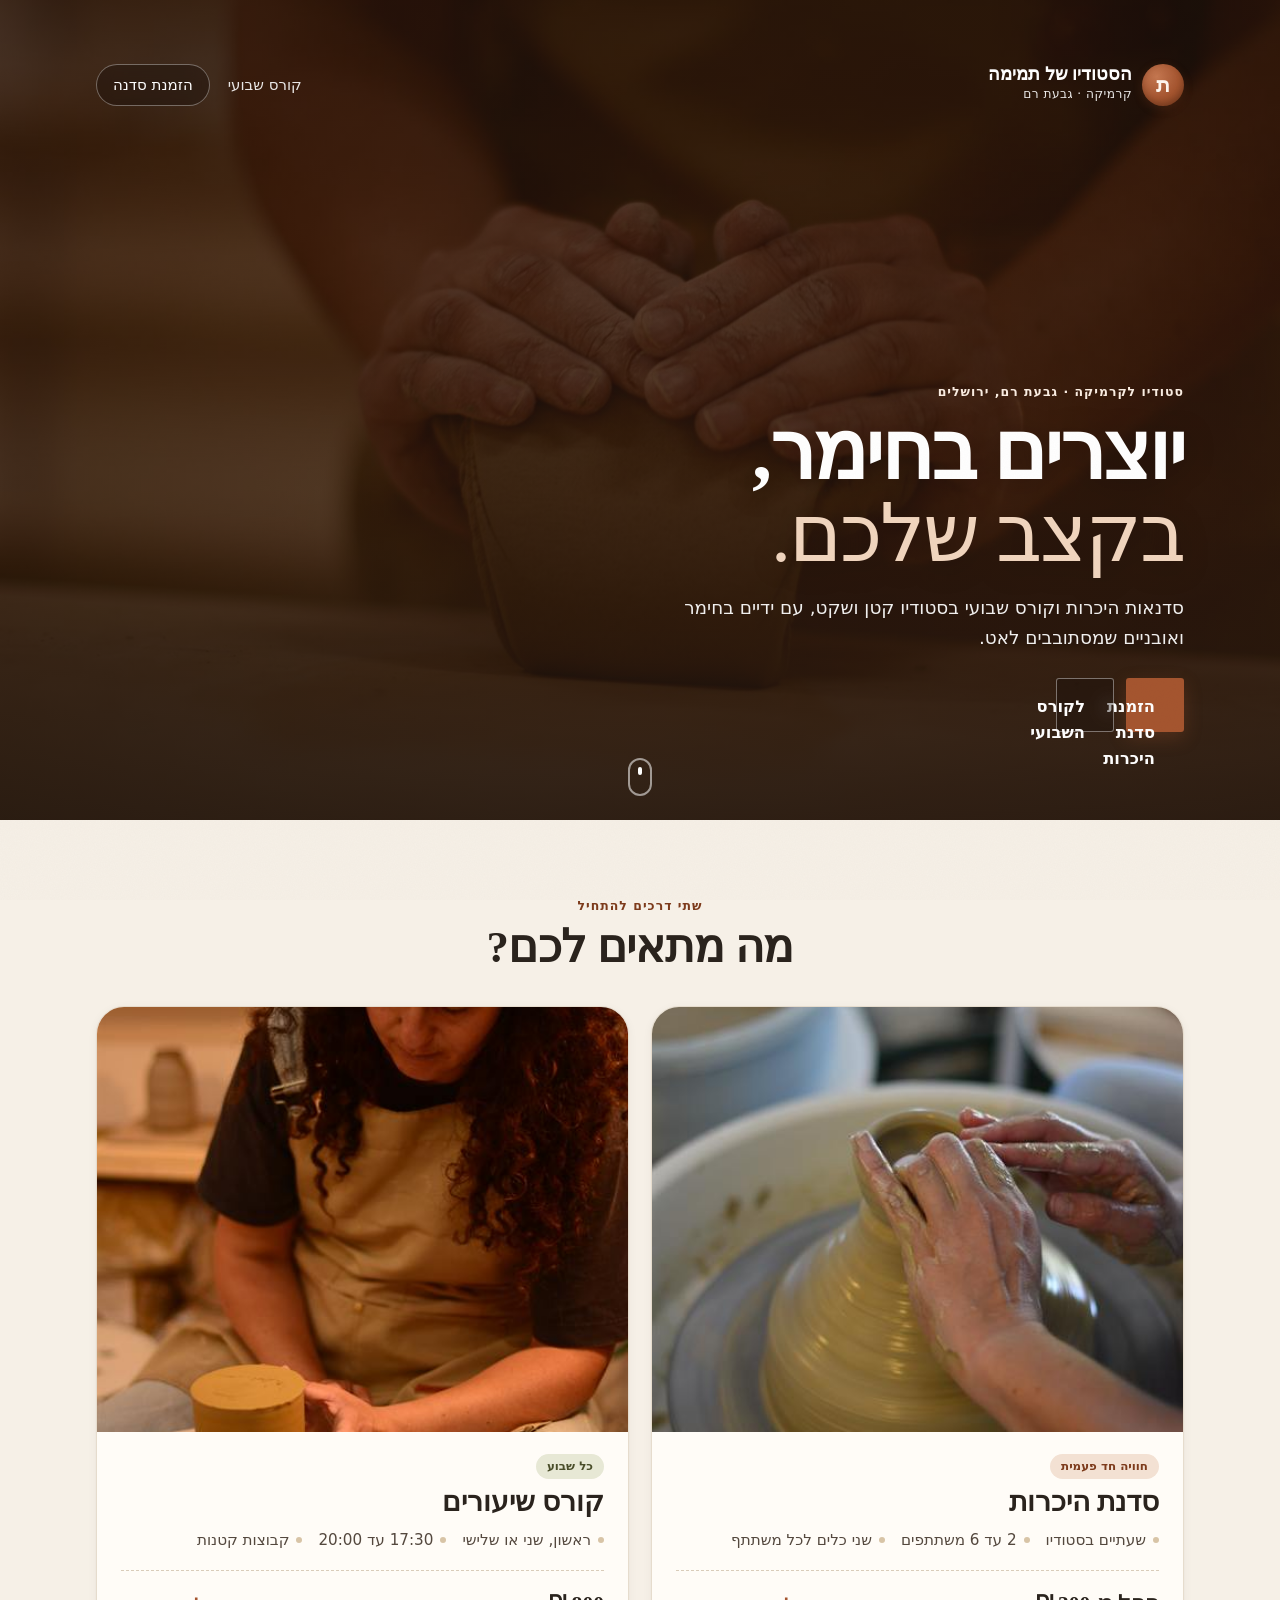
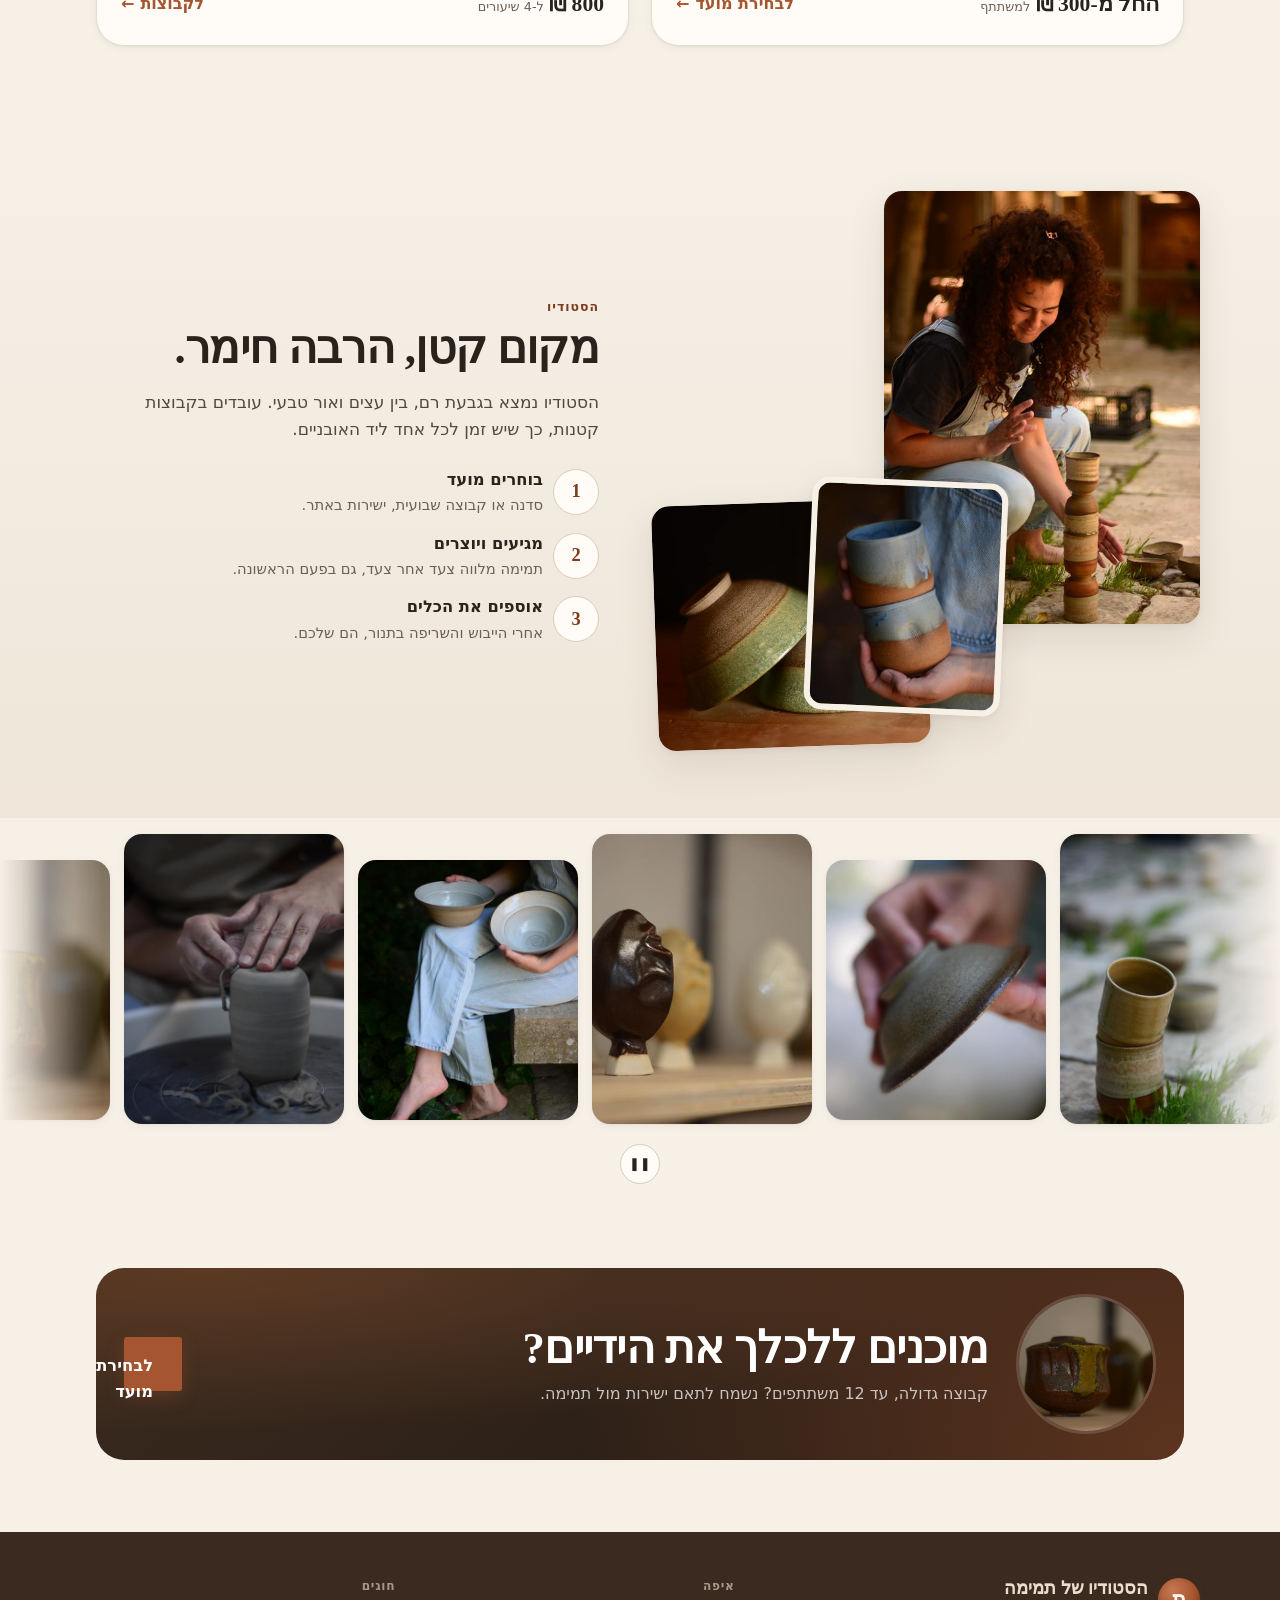
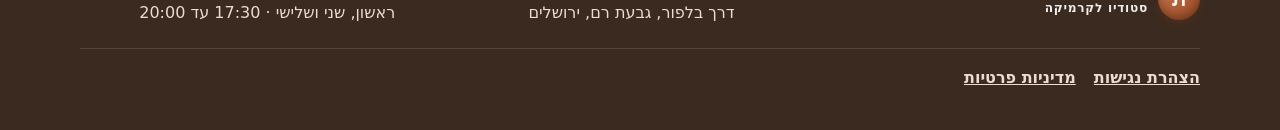
==== index.html @ a1f45c96 "דמו הסטודיו של תמימה: אתר, ניהול ואזור סטודנט בדפים נפרדים - index.html: האתר הציבורי ללקוחות בלבד (" ====
<!DOCTYPE html>
<html lang="he" dir="rtl">
<head>
  <meta charset="UTF-8">
  <meta name="viewport" content="width=device-width, initial-scale=1">
  <!--
    מדיניות אבטחת תוכן (CSP): הדפדפן מריץ קוד רק מהאתר עצמו ומחלון ההתחברות של גוגל,
    ומתחבר רק ל-Google Calendar API. אין סקריפטים מוטבעים ואין eval.
    style-src כולל 'unsafe-inline' רק בגלל מאפייני style של מיקום פריטים ביומן.
    כותרות שאי אפשר להגדיר ב-meta (frame-ancestors, HSTS) מפורטות במסך "תאימות ואבטחה".
  -->
  <meta http-equiv="Content-Security-Policy" content="default-src 'self'; script-src 'self'; style-src 'self' 'unsafe-inline' https://fonts.googleapis.com; font-src https://fonts.gstatic.com; img-src 'self' data:; connect-src 'self'; frame-src 'none'; object-src 'none'; base-uri 'self'; form-action 'self'">
  <meta name="referrer" content="no-referrer">
  <title>הסטודיו של תמימה</title>
  <meta name="description" content="סטודיו לקרמיקה בגבעת רם, ירושלים: סדנאות היכרות וקורס שבועי.">
  <link rel="preconnect" href="https://fonts.googleapis.com">
  <link rel="preconnect" href="https://fonts.gstatic.com" crossorigin>
  <link href="https://fonts.googleapis.com/css2?family=Frank+Ruhl+Libre:wght@500;700;900&family=Heebo:wght@400;500;700;800&display=swap" rel="stylesheet">
  <meta name="theme-color" content="#221b16">
  <link rel="preload" as="image" href="img/hands-clay.jpg">
  <link rel="stylesheet" href="styles.css">
</head>
<body data-app="site">
  <a class="skip-link" href="#main">דלג לתוכן הראשי</a>
  <div id="layout">
    <div id="app"></div>
  </div>
  <div id="sheet"></div>
  <div id="toast" role="status" aria-live="polite"></div>
  <script src="config.js"></script>
  <script src="gcal.js"></script>
  <script src="data.js"></script>
  <script src="core.js"></script>
  <script src="site.js"></script>
  <script src="boot.js"></script>
</body>
</html>
---- styles.css ----
/* =========================================================
   הסטודיו של תמימה: מערכת עיצוב
   פלטה מתוך תמונות הסטודיו: חימר, זית, חול, קרם ועץ כהה
   ========================================================= */
:root {
  --paper: #f6f0e7;
  --paper-2: #efe6d9;
  --surface: #fffcf7;
  --ink: #2a231d;
  --ink-2: #54483e;
  --muted: #6c5f55;
  --line: #e6dccd;
  --line-2: #d9ccb9;

  --clay: #a5552f;
  --clay-dark: #7d3b1c;
  --clay-soft: #f3e1d3;
  --olive: #666b3c;
  --olive-dark: #4a4e2a;
  --olive-soft: #e7e8d5;
  --sand: #d8c4a6;
  --wood: #3a2a1f;

  --class: #5a6fb8;
  --site: #c0673d;
  --salon: #85609f;
  --open: #4f8a5f;
  --block: #8d8680;
  --ok: #2d6a3c;
  --ok-soft: #e2efe2;
  --warn: #85580a;
  --warn-soft: #f8ecd3;
  --bad: #b23b2a;
  --bad-soft: #f8e1dc;
  --demo: #2b6777;
  --demo-soft: #e3eff1;

  --serif: 'Frank Ruhl Libre', 'David Libre', Georgia, serif;
  --sans: 'Heebo', system-ui, sans-serif;
  --r-sm: 10px;
  --r: 18px;
  --r-lg: 28px;
  --sh-1: 0 1px 2px rgba(58, 42, 31, .05), 0 2px 10px rgba(58, 42, 31, .05);
  --sh-2: 0 2px 6px rgba(58, 42, 31, .06), 0 14px 38px rgba(58, 42, 31, .10);
  --sh-3: 0 30px 80px rgba(42, 30, 20, .22);
  --ease: cubic-bezier(.2, .7, .2, 1);
  --bar-h: 48px;
}

* { box-sizing: border-box; }
html { -webkit-text-size-adjust: 100%; scroll-behavior: smooth; }
body {
  margin: 0; background: var(--paper); color: var(--ink);
  font-family: var(--sans); font-size: 16px; line-height: 1.6;
  -webkit-font-smoothing: antialiased; text-rendering: optimizeLegibility;
}
/* גרעיניות נייר עדינה */
body::after {
  content: ''; position: fixed; inset: 0; pointer-events: none; z-index: 100; opacity: .35; mix-blend-mode: multiply;
  background-image: url("data:image/svg+xml,%3Csvg xmlns='http://www.w3.org/2000/svg' width='160' height='160'%3E%3Cfilter id='n'%3E%3CfeTurbulence type='fractalNoise' baseFrequency='.85' numOctaves='2' stitchTiles='stitch'/%3E%3CfeColorMatrix values='0 0 0 0 .23 0 0 0 0 .17 0 0 0 0 .12 0 0 0 .09 0'/%3E%3C/filter%3E%3Crect width='100%25' height='100%25' filter='url(%23n)'/%3E%3C/svg%3E");
}
img { display: block; max-width: 100%; }
a { color: inherit; }
button, input, select { font: inherit; color: inherit; }
::selection { background: var(--clay); color: #fff; }
:focus-visible { outline: 2px solid var(--clay); outline-offset: 2px; border-radius: 6px; }

h1 { font-family: var(--serif); font-size: 1.6rem; line-height: 1.2; margin: 26px 0 12px; font-weight: 700; letter-spacing: -.01em; }
h2 { font-size: 1.08rem; margin: 0 0 12px; font-weight: 700; }
h3 { font-size: 1rem; margin: 16px 0 8px; }
p { margin: 0 0 10px; }
small { color: var(--muted); }
.display { font-family: var(--serif); font-weight: 700; letter-spacing: -.015em; line-height: 1.12; }
.muted { color: var(--muted); }
.small { font-size: .88rem; }
.center { text-align: center; }
.eyebrow { display: inline-block; font-size: .78rem; font-weight: 700; letter-spacing: .08em; color: var(--clay-dark); margin-bottom: 6px; }
.eyebrow.light { color: #fbeee3; }

/* ---------- סרגל הדמו ---------- */
#demobar {
  position: sticky; top: 0; z-index: 60; height: var(--bar-h);
  display: flex; align-items: center; gap: 12px;
  padding: 0 16px; font-size: .88rem; color: #efe4da;
  background: rgba(34, 27, 22, .92); backdrop-filter: blur(14px) saturate(1.2); -webkit-backdrop-filter: blur(14px) saturate(1.2);
  border-bottom: 1px solid rgba(255, 255, 255, .06);
}
.roles { display: flex; background: rgba(255, 255, 255, .07); border-radius: 999px; padding: 3px; position: relative; }
.roles a { text-decoration: none; padding: 5px 14px; border-radius: 999px; color: #cdbdb0; transition: color .2s, background .3s var(--ease); }
.roles a:hover { color: #fff; }
.roles a.on { background: #f6ede4; color: var(--wood); font-weight: 700; box-shadow: 0 2px 8px rgba(0, 0, 0, .25); }
.switch { display: flex; align-items: center; gap: 8px; cursor: pointer; margin-inline-start: auto; white-space: nowrap; }
.switch input { position: absolute; opacity: 0; }
.track { width: 38px; height: 22px; border-radius: 999px; background: #5b4e44; position: relative; transition: background .25s; }
.knob { position: absolute; top: 3px; right: 3px; width: 16px; height: 16px; border-radius: 50%; background: #fff; transition: transform .3s var(--ease); box-shadow: 0 1px 3px rgba(0, 0, 0, .3); }
.switch input:checked + .track { background: #4c9bb0; }
.switch input:checked + .track .knob { transform: translateX(-16px); }
.switch input:focus-visible + .track { outline: 2px solid #fff; outline-offset: 2px; }
.bar-btn { background: none; border: 1px solid rgba(255, 255, 255, .16); color: #cdbdb0; border-radius: 999px; padding: 4px 12px; cursor: pointer; transition: .2s; }
.bar-btn:hover { color: #fff; border-color: rgba(255, 255, 255, .4); }

/* ---------- פריסה ומעברים ---------- */
#layout { display: flex; align-items: flex-start; }
#app { flex: 1; min-width: 0; }
.wrap { max-width: 760px; margin: 0 auto; padding: 4px 16px 110px; }
.wrap.wide { max-width: 1120px; }
.page-enter .site > main, .page-enter .hero-inner, .page-enter .appshell > main { animation: pageIn .6s var(--ease) both; }
.page-enter .card, .page-enter .todo, .page-enter .day, .page-enter .offer { animation: rise .6s var(--ease) both; }
.page-enter .card:nth-child(2), .page-enter .todo:nth-child(2), .page-enter .day:nth-child(2) { animation-delay: .05s; }
.page-enter .card:nth-child(3), .page-enter .todo:nth-child(3), .page-enter .day:nth-child(3) { animation-delay: .1s; }
.page-enter .card:nth-child(4), .page-enter .todo:nth-child(4), .page-enter .day:nth-child(4) { animation-delay: .15s; }
.page-enter .card:nth-child(n+5), .page-enter .todo:nth-child(n+5), .page-enter .day:nth-child(n+5) { animation-delay: .2s; }
@keyframes pageIn { from { opacity: 0; transform: translateY(14px); } }
@keyframes rise { from { opacity: 0; transform: translateY(18px) scale(.985); } }
.reveal { opacity: 0; transform: translateY(28px); transition: opacity .9s var(--ease), transform .9s var(--ease); }
.reveal.in { opacity: 1; transform: none; }
.offer-grid .reveal:nth-child(2), .studio-grid .reveal:nth-child(2) { transition-delay: .12s; }

/* =========================================================
   אתר הלקוח
   ========================================================= */
.site-head {
  display: flex; align-items: center; justify-content: space-between; gap: 16px;
  max-width: 1120px; margin: 0 auto; padding: 16px;
}
.site-head.overlay { position: absolute; top: var(--bar-h); left: 0; right: 0; z-index: 5; color: #fff; }
.brand { display: flex; align-items: center; gap: 10px; text-decoration: none; }
.brand b { display: block; font-family: var(--serif); font-size: 1.12rem; line-height: 1.1; }
.brand small { display: block; font-size: .76rem; letter-spacing: .04em; }
.brand.light small, .overlay .brand small { color: rgba(255, 255, 255, .92); }
.logo {
  width: 42px; height: 42px; border-radius: 50%; flex: none; display: grid; place-items: center;
  background: radial-gradient(circle at 35% 30%, #c57750, var(--clay) 55%, var(--clay-dark));
  color: #fff7ef; font-family: var(--serif); font-weight: 900; font-size: 1.3rem;
  box-shadow: inset 0 -3px 6px rgba(0, 0, 0, .18), 0 3px 10px rgba(125, 59, 28, .3);
}
.logo.small { width: 34px; height: 34px; font-size: 1.05rem; }
.site-nav { display: flex; align-items: center; gap: 18px; font-weight: 500; font-size: .94rem; }
.site-nav a { text-decoration: none; opacity: .9; transition: opacity .2s; }
.site-nav a:hover { opacity: 1; }
.site-nav .pill { padding: 8px 16px; border-radius: 999px; background: var(--ink); color: #fff; opacity: 1; }
.overlay .site-nav .pill { background: rgba(20, 14, 9, .35); border: 1px solid rgba(255, 255, 255, .35); backdrop-filter: blur(8px); -webkit-backdrop-filter: blur(8px); }

/* hero */
.hero { position: relative; min-height: min(92vh, 820px); display: flex; align-items: flex-end; color: #fff; overflow: hidden; isolation: isolate; }
.hero-bg { position: absolute; inset: 0; z-index: -1; }
.hero-bg img { width: 100%; height: 100%; object-fit: cover; object-position: center 60%; }
.hero-bg::after {
  content: ''; position: absolute; inset: 0;
  background: linear-gradient(180deg, rgba(28, 19, 12, .72) 0%, rgba(28, 19, 12, .66) 30%, rgba(28, 19, 12, .68) 60%, rgba(28, 19, 12, .88) 100%),
              radial-gradient(ellipse at 80% 100%, rgba(165, 85, 47, .35), transparent 60%);
}
@keyframes kenburns { from { transform: scale(1.02); } to { transform: scale(1.12) translateY(-1.5%); } }
.hero-inner { width: 100%; max-width: 1120px; margin: 0 auto; padding: 120px 16px 88px; }
.hero h1 { font-family: var(--serif); font-size: clamp(2.5rem, 7.5vw, 5rem); line-height: 1.02; margin: 4px 0 18px; font-weight: 900; letter-spacing: -.025em; text-shadow: 0 4px 30px rgba(0, 0, 0, .25); }
.hero h1 em { font-style: normal; font-weight: 500; color: #f1d6bf; }
.hero p { max-width: 520px; font-size: clamp(1rem, 2.2vw, 1.15rem); color: rgba(255, 255, 255, .94); }
.hero-cta { display: flex; gap: 12px; flex-wrap: wrap; margin-top: 26px; }
.scroll-cue { position: absolute; bottom: 24px; left: 50%; width: 24px; height: 38px; margin-left: -12px; border: 2px solid rgba(255, 255, 255, .55); border-radius: 14px; }
.scroll-cue::after { content: ''; position: absolute; top: 7px; left: 50%; width: 4px; height: 8px; margin-left: -2px; border-radius: 2px; background: #fff; animation: cue 1.8s var(--ease) infinite; }
@keyframes cue { 0% { opacity: 0; transform: translateY(0); } 30% { opacity: 1; } 100% { opacity: 0; transform: translateY(12px); } }

.section { padding: 72px 16px; }
.section.wrap { padding-bottom: 72px; }
.sec-head { text-align: center; margin-bottom: 34px; }
.sec-head h2, .studio-text h2, .cta-band h2 { font-size: clamp(1.9rem, 4.6vw, 2.8rem); margin: 0; }

/* offers */
.offer-grid { display: grid; gap: 22px; grid-template-columns: repeat(auto-fit, minmax(300px, 1fr)); }
.offer {
  display: flex; flex-direction: column; text-decoration: none; background: var(--surface); border-radius: var(--r-lg);
  overflow: hidden; box-shadow: var(--sh-1); border: 1px solid var(--line); transition: transform .5s var(--ease), box-shadow .5s var(--ease);
}
.offer:hover { transform: translateY(-6px); box-shadow: var(--sh-2); }
.offer-img { aspect-ratio: 4 / 3.2; overflow: hidden; }
.offer-img img { width: 100%; height: 100%; object-fit: cover; transition: transform 1.2s var(--ease); }
.offer:hover .offer-img img { transform: scale(1.06); }
.offer-body { padding: 22px 24px 24px; display: flex; flex-direction: column; flex: 1; }
.offer h3 { font-family: var(--serif); font-size: 1.75rem; margin: 8px 0 10px; line-height: 1.1; }
.tag { align-self: flex-start; font-size: .74rem; font-weight: 700; padding: 3px 11px; border-radius: 999px; background: var(--clay-soft); color: var(--clay-dark); }
.tag.olive { background: var(--olive-soft); color: var(--olive-dark); }
.facts { list-style: none; padding: 0; margin: 0 0 18px; display: flex; flex-wrap: wrap; gap: 6px 16px; color: var(--ink-2); font-size: .95rem; }
.facts li { display: flex; align-items: center; gap: 7px; }
.facts li::before { content: ''; width: 6px; height: 6px; border-radius: 50%; background: var(--sand); }
.offer-foot { margin-top: auto; display: flex; gap: 12px; flex-wrap: wrap; justify-content: space-between; align-items: center; padding-top: 16px; border-top: 1px dashed var(--line-2); }
.price { font-family: var(--serif); font-size: 1.35rem; font-weight: 700; }
.price small { font-family: var(--sans); font-size: .8rem; font-weight: 400; }
.arrow { font-weight: 700; color: var(--clay); display: inline-flex; align-items: center; gap: 6px; white-space: nowrap; }
.arrow::after { content: '←'; transition: transform .35s var(--ease); }
.offer:hover .arrow::after { transform: translateX(-5px); }

/* studio */
.studio { background: linear-gradient(180deg, var(--paper) 0%, var(--paper-2) 100%); }
.studio-grid { display: grid; grid-template-columns: 1.05fr 1fr; gap: 56px; align-items: center; padding: 0; }
.collage { position: relative; aspect-ratio: 1 / 1.02; }
.collage img { position: absolute; object-fit: cover; border-radius: var(--r); box-shadow: var(--sh-2); }
.collage .c1 { width: 58%; height: 78%; top: 0; right: 0; }
.collage .c2 { width: 50%; height: 44%; bottom: 0; left: 0; transform: rotate(-2deg); }
.collage .c3 { width: 36%; height: 42%; bottom: 6%; right: 36%; border: 6px solid var(--paper); transform: rotate(2.5deg); }
.studio-text p { font-size: 1.06rem; color: var(--ink-2); margin: 16px 0 24px; max-width: 460px; }
.how { list-style: none; padding: 0; margin: 0; counter-reset: how; display: grid; gap: 14px; }
.how li { counter-increment: how; display: grid; grid-template-columns: 44px 1fr; column-gap: 12px; align-items: center; }
.how li::before {
  content: counter(how); grid-row: span 2; width: 44px; height: 44px; border-radius: 50%; display: grid; place-items: center;
  font-family: var(--serif); font-weight: 700; font-size: 1.15rem; color: var(--clay-dark); background: var(--surface); border: 1px solid var(--line-2);
}
.how b { font-size: 1.02rem; }
.how span { color: var(--muted); font-size: .92rem; }

/* marquee */
.marquee { overflow: hidden; padding: 8px 0 12px; mask-image: linear-gradient(90deg, transparent, #000 8%, #000 92%, transparent); -webkit-mask-image: linear-gradient(90deg, transparent, #000 8%, #000 92%, transparent); }
.marquee-track { display: flex; gap: 14px; width: max-content; animation: marquee 60s linear infinite; }
.marquee:hover .marquee-track { animation-play-state: paused; }
.marquee figure { margin: 0; width: 220px; height: 290px; border-radius: var(--r); overflow: hidden; flex: none; box-shadow: var(--sh-1); }
.marquee figure:nth-child(even) { margin-top: 26px; height: 260px; }
.marquee img { width: 100%; height: 100%; object-fit: cover; transition: transform .8s var(--ease); }
.marquee figure:hover img { transform: scale(1.06); }
@keyframes marquee { to { transform: translateX(50%); } }

.cta-band {
  display: grid; grid-template-columns: 140px 1fr auto; gap: 28px; align-items: center; padding: 26px 28px;
  border-radius: var(--r-lg); color: #fff; overflow: hidden; position: relative; isolation: isolate;
  background: radial-gradient(ellipse at 10% 0%, #5c3a24, transparent 60%), linear-gradient(135deg, var(--wood), #211811);
}
.cta-band::before { content: ''; position: absolute; inset: 0; z-index: -1; background: radial-gradient(circle at 100% 100%, rgba(165, 85, 47, .45), transparent 55%); }
.cta-band img { width: 140px; height: 140px; object-fit: cover; border-radius: 50%; border: 3px solid rgba(255, 255, 255, .15); }
.cta-band p { color: rgba(255, 255, 255, .72); margin: 8px 0 0; }

.site-foot { background: var(--wood); color: #eadccf; padding: 40px 16px calc(40px + env(safe-area-inset-bottom)); }
.foot-inner { max-width: 1120px; margin: 0 auto; display: grid; grid-template-columns: 1.4fr 1fr 1fr; gap: 24px; align-items: center; }
.site-foot small { color: #a8968a; font-size: .76rem; letter-spacing: .06em; font-weight: 700; }
.site-foot p { margin: 2px 0 0; }

.back { display: flex; width: fit-content; align-items: center; gap: 6px; margin: 10px 0 14px; color: var(--muted); text-decoration: none; font-size: .9rem; transition: color .2s; }
.back::before { content: '→'; transition: transform .3s var(--ease); }
.back:hover { color: var(--ink); }
.back:hover::before { transform: translateX(4px); }
.note { color: var(--muted); font-size: .9rem; margin-top: 14px; }

/* booking */
.book-layout { display: grid; grid-template-columns: minmax(0, 1fr) 400px; gap: 40px; align-items: start; }
.book-main h1 { font-size: clamp(2rem, 5vw, 2.7rem); margin: 0 0 20px; }
.book-aside { position: sticky; top: calc(var(--bar-h) + 20px); }
.book-photo { margin: 0; border-radius: var(--r-lg); overflow: hidden; position: relative; aspect-ratio: 3 / 4; box-shadow: var(--sh-2); }
.book-photo img { width: 100%; height: 100%; object-fit: cover; animation: photoIn 1s var(--ease) both; }
.book-photo::after { content: ''; position: absolute; inset: 0; background: linear-gradient(180deg, transparent 35%, rgba(28, 19, 12, .75) 70%, rgba(28, 19, 12, .85)); }
.book-photo figcaption { position: absolute; bottom: 22px; right: 24px; left: 24px; z-index: 1; color: #fff; font-family: var(--serif); font-size: 1.45rem; line-height: 1.2; animation: pageIn .9s .2s var(--ease) both; }
@keyframes photoIn { from { opacity: 0; transform: scale(1.08); } }
.step-body { animation: pageIn .5s var(--ease) both; }

.steps { list-style: none; padding: 0; margin: 0 0 22px; display: flex; gap: 0; counter-reset: st; }
.steps li { flex: 1; display: flex; flex-direction: column; align-items: center; gap: 6px; font-size: .74rem; color: var(--muted); position: relative; text-align: center; }
.steps li span { width: 30px; height: 30px; border-radius: 50%; display: grid; place-items: center; font-weight: 700; font-size: .82rem; background: var(--surface); border: 1.5px solid var(--line-2); position: relative; z-index: 1; transition: .4s var(--ease); }
.steps li::before { content: ''; position: absolute; top: 15px; left: 50%; width: 100%; height: 2px; background: var(--line-2); }
.steps li:first-child::before { display: none; }
.steps li.done span { background: var(--clay); border-color: var(--clay); color: #fff; font-size: 0; }
.steps li.done span::after { content: '✓'; font-size: .85rem; }
.steps li.done::before, .steps li.on::before { background: var(--clay); }
.steps li.on { color: var(--ink); font-weight: 700; }
.steps li.on span { border-color: var(--clay); color: var(--clay-dark); box-shadow: 0 0 0 5px var(--clay-soft); }

.stepper { display: flex; align-items: center; justify-content: center; gap: 28px; margin: 14px 0 18px; }
.stepper b { font-family: var(--serif); font-size: 3.4rem; min-width: 60px; text-align: center; line-height: 1; }
.stepper button, .mini-stepper button { width: 50px; height: 50px; border-radius: 50%; border: 1.5px solid var(--line-2); background: var(--surface); font-size: 1.5rem; cursor: pointer; transition: .25s var(--ease); }
.stepper button:hover:not(:disabled), .mini-stepper button:hover { border-color: var(--clay); color: var(--clay); transform: scale(1.06); }
.stepper button:active, .mini-stepper button:active { transform: scale(.94); }
.stepper button:disabled { opacity: .3; cursor: default; }
.price-line { text-align: center; display: flex; justify-content: center; align-items: baseline; gap: 14px; flex-wrap: wrap; color: var(--muted); }
.price-line b { font-family: var(--serif); font-size: 1.4rem; color: var(--ink); }

.daychips { display: flex; gap: 8px; overflow-x: auto; padding: 4px 2px 10px; margin: 0 -2px 16px; scrollbar-width: none; scroll-snap-type: x mandatory; }
.daychips::-webkit-scrollbar { display: none; }
.daychip { flex: none; width: 66px; padding: 10px 4px; border-radius: 16px; border: 1.5px solid var(--line); background: var(--surface); cursor: pointer; display: flex; flex-direction: column; align-items: center; line-height: 1.25; scroll-snap-align: start; transition: .25s var(--ease); }
.daychip:hover { border-color: var(--sand); transform: translateY(-2px); }
.daychip b { font-family: var(--serif); font-size: 1.45rem; }
.daychip small { font-size: .7rem; }
.daychip.on { background: var(--ink); border-color: var(--ink); color: #fff; box-shadow: 0 8px 18px rgba(42, 35, 29, .25); }
.daychip.on small { color: #d9c9bb; }
.slots { display: grid; grid-template-columns: repeat(auto-fill, minmax(140px, 1fr)); gap: 10px; margin-bottom: 18px; }
.slot { padding: 14px 8px; border-radius: 14px; border: 1.5px solid var(--line); background: var(--surface); cursor: pointer; font-weight: 500; transition: .25s var(--ease); }
.slot:hover { border-color: var(--clay); }
.slot.on { border-color: var(--clay); background: var(--clay-soft); color: var(--clay-dark); font-weight: 700; box-shadow: 0 0 0 4px rgba(165, 85, 47, .1); }

/* course */
.page-banner { position: relative; border-radius: var(--r-lg); overflow: hidden; min-height: 300px; display: flex; align-items: flex-end; color: #fff; isolation: isolate; margin-bottom: 24px; box-shadow: var(--sh-2); }
.page-banner img { position: absolute; inset: 0; width: 100%; height: 100%; object-fit: cover; object-position: center 35%; z-index: -2; animation: photoIn 1.2s var(--ease) both; }
.page-banner::before { content: ''; position: absolute; inset: 0; z-index: -1; background: linear-gradient(0deg, rgba(28, 19, 12, .88), rgba(28, 19, 12, .66)); }
.page-banner > div { padding: 28px; max-width: 560px; }
.page-banner h1 { font-size: clamp(2.2rem, 6vw, 3.2rem); margin: 0 0 8px; }
.page-banner p { color: rgba(255, 255, 255, .94); margin: 0; }
.course-grid { display: grid; grid-template-columns: 1fr 1fr; gap: 20px; align-items: start; }
.group-card { display: flex; align-items: center; gap: 14px; padding: 14px 0; border-bottom: 1px solid var(--line); }
.group-card:last-child { border-bottom: 0; }
.group-card .ginfo { flex: 1; }
.group-card b, .group-card small { display: block; }
.gday { width: 48px; height: 48px; border-radius: 14px; background: var(--olive-soft); color: var(--olive-dark); display: grid; place-items: center; font-family: var(--serif); font-weight: 700; font-size: 1.2rem; }

/* =========================================================
   רכיבים משותפים
   ========================================================= */
.card { background: var(--surface); border: 1px solid var(--line); border-radius: var(--r); padding: 20px; margin-bottom: 14px; box-shadow: var(--sh-1); }
.card.done { text-align: center; }
.card.done .kv { text-align: start; }
.card.accent { border-color: #e5c6b0; background: linear-gradient(135deg, var(--clay-soft), #f9eee5); }
.hero-card { position: relative; overflow: hidden; color: #fff; border: 0; background: linear-gradient(135deg, #5a3a26, var(--wood)); }
.hero-card::before { content: ''; position: absolute; width: 260px; height: 260px; left: -80px; top: -120px; border-radius: 50%; background: radial-gradient(circle, rgba(197, 119, 80, .5), transparent 70%); }
.hero-card > * { position: relative; }
.hero-card .eyebrow { color: #f1c9ab; }
.hero-card p { color: rgba(255, 255, 255, .8); }
.hero-card .btn.ghost { color: #fff; border-color: rgba(255, 255, 255, .3); }
.big { font-family: var(--serif); font-size: 1.7rem; margin: 2px 0 6px; line-height: 1.15; }
.empty { color: var(--muted); text-align: center; margin: 10px 0; }
.err { color: var(--bad); background: var(--bad-soft); padding: 10px 14px; border-radius: var(--r-sm); font-size: .92rem; animation: shake .4s; }
@keyframes shake { 25% { transform: translateX(-5px); } 75% { transform: translateX(5px); } }
.hint { font-size: .8rem; color: var(--muted); }
.row-between { display: flex; justify-content: space-between; align-items: center; gap: 10px; flex-wrap: wrap; }
.row-between h2 { margin: 0; }
.ok-line { color: var(--ok); font-weight: 700; }

.btn {
  display: inline-flex; align-items: center; justify-content: center; gap: 8px; padding: 12px 20px; border-radius: 999px;
  border: 1.5px solid transparent; font-weight: 700; cursor: pointer; text-decoration: none; min-height: 46px;
  transition: transform .2s var(--ease), box-shadow .3s var(--ease), background .25s, border-color .25s, color .25s;
}
.btn:active { transform: scale(.97); }
.btn.lg { padding: 15px 28px; font-size: 1.02rem; min-height: 54px; }
.btn.block { display: flex; width: 100%; margin-top: 10px; }
.btn.primary { background: var(--clay); color: #fff; box-shadow: 0 6px 18px rgba(165, 85, 47, .28); }
.btn.primary:hover { background: var(--clay-dark); box-shadow: 0 10px 26px rgba(125, 59, 28, .34); transform: translateY(-1px); }
.btn.ghost { background: transparent; border-color: var(--line-2); color: var(--ink); }
.btn.ghost:hover { border-color: var(--ink-2); background: rgba(255, 255, 255, .5); }
.btn.glass { background: rgba(20, 14, 9, .35); color: #fff; border-color: rgba(255, 255, 255, .4); backdrop-filter: blur(10px); -webkit-backdrop-filter: blur(10px); }
.btn.glass:hover { background: rgba(255, 255, 255, .24); }
.btn.danger { background: var(--bad); color: #fff; }
.btn.demo { background: var(--demo-soft); color: var(--demo); border: 1.5px dashed var(--demo); border-radius: 14px; }
.btn.small { padding: 6px 14px; min-height: 36px; font-size: .85rem; }
.btn:disabled { opacity: .4; cursor: default; box-shadow: none; transform: none; }
.icon-btn { width: 44px; height: 44px; border-radius: 50%; border: 1.5px solid var(--line-2); background: var(--surface); font-size: 1.4rem; cursor: pointer; transition: .25s var(--ease); }
.icon-btn:hover { border-color: var(--clay); color: var(--clay); }

.field { display: block; margin-bottom: 14px; }
.field > span { display: block; font-size: .84rem; font-weight: 500; color: var(--ink-2); margin-bottom: 6px; }
.field input, .field select {
  width: 100%; padding: 12px 14px; border: 1.5px solid var(--line); border-radius: 14px; background: #fffefb; min-height: 50px;
  transition: border-color .2s, box-shadow .2s;
}
.field input::placeholder { color: #b9ab9d; }
.field input:hover, .field select:hover { border-color: var(--line-2); }
.field input:focus, .field select:focus { outline: none; border-color: var(--clay); box-shadow: 0 0 0 4px rgba(165, 85, 47, .12); }
.field input:disabled { background: var(--paper); color: var(--muted); }
.field.inline { display: flex; align-items: center; justify-content: space-between; gap: 10px; padding: 8px 0; border-bottom: 1px solid var(--line); margin: 0; }
.field.inline:last-of-type { border-bottom: 0; }
.field.inline > span { margin: 0; color: var(--ink); font-size: .95rem; }
.with-suffix { display: flex; align-items: center; gap: 8px; color: var(--muted); font-size: .85rem; white-space: nowrap; }
.with-suffix input { width: 96px; min-height: 42px; text-align: center; }
.two { display: grid; grid-template-columns: 1fr 1fr; gap: 10px; }

.kv { display: grid; grid-template-columns: auto 1fr; gap: 10px 18px; margin: 12px 0 16px; }
.kv dt { color: var(--muted); font-size: .88rem; }
.kv dd { margin: 0; font-weight: 500; }
.policy { background: var(--paper); border-radius: 14px; padding: 12px 14px; font-size: .92rem; margin: 12px 0; border-inline-start: 3px solid var(--olive); }
.policy b { display: block; }
.policy.warn { background: var(--warn-soft); border-color: var(--warn); }

.chip { display: inline-flex; align-items: center; font-size: .74rem; font-weight: 700; padding: 3px 10px; border-radius: 999px; background: var(--paper-2); color: var(--muted); white-space: nowrap; }
.chip-ok, .chip-paid { background: var(--ok-soft); color: var(--ok); }
.chip-requested { background: var(--warn-soft); color: var(--warn); }
.chip-overdue { background: var(--bad-soft); color: var(--bad); }
.chip-site { background: #f8e3d6; color: #8f4222; }
.chip-salon { background: #eee4f4; color: #664283; }
.chip-class { background: #e4e8f6; color: #3f5297; }
.chip-overdue::before, .chip-requested::before { content: ''; width: 6px; height: 6px; border-radius: 50%; background: currentColor; margin-inline-end: 6px; animation: pulse 2s infinite; }
@keyframes pulse { 50% { opacity: .3; } }

.seg { display: inline-flex; background: var(--paper-2); border-radius: 999px; padding: 3px; gap: 2px; }
.seg.wide { display: flex; margin-bottom: 16px; }
.seg.wide button { flex: 1; }
.seg button { border: 0; background: none; padding: 7px 12px; border-radius: 999px; cursor: pointer; font-size: .84rem; color: var(--muted); transition: .25s var(--ease); }
.seg button:hover:not(:disabled) { color: var(--ink); }
.seg button.on { background: var(--surface); color: var(--ink); font-weight: 700; box-shadow: 0 1px 4px rgba(58, 42, 31, .14); }
.seg button.on-arrived { color: var(--ok); }
.seg button.on-cancelled { color: var(--warn); }
.seg button.on-late, .seg button.on-absent { color: var(--bad); }
.seg button:disabled { cursor: default; opacity: .55; }
.seg button.on:disabled { opacity: 1; }

.dot { display: inline-block; width: 10px; height: 10px; border-radius: 50%; flex: none; }
.dot-class { background: var(--class); }
.dot-site { background: var(--site); }
.dot-salon { background: var(--salon); }
.dot-open { background: #fff; border: 2px dashed var(--open); }
.dot-block { background: repeating-linear-gradient(45deg, var(--block), var(--block) 2px, #d8d3cf 2px, #d8d3cf 4px); }
.dot-free { background: #fff; border: 1px dashed var(--muted); }
.dot-paid { background: var(--ok); }
.dot-external { background: #fff; border: 2px solid #4285f4; }

.done-ic { width: 72px; height: 72px; margin: 6px auto 12px; border-radius: 50%; background: var(--ok-soft); color: var(--ok); display: grid; place-items: center; font-size: 2rem; font-weight: 800; animation: pop .7s var(--ease) both; box-shadow: 0 0 0 10px rgba(63, 125, 79, .08); }
@keyframes pop { 0% { transform: scale(.4); opacity: 0; } 60% { transform: scale(1.08); opacity: 1; } }
.card.done h1 { margin-top: 0; font-size: 2rem; }

/* =========================================================
   אפליקציה: תמימה ותלמידה
   ========================================================= */
.app-head { position: relative; color: #fff; overflow: hidden; isolation: isolate; min-height: 190px; display: flex; align-items: flex-end; }
.app-head-bg { position: absolute; inset: 0; z-index: -1; }
.app-head-bg img { width: 100%; height: 100%; object-fit: cover; object-position: center 40%; animation: photoIn 1.4s var(--ease) both; }
.app-head-bg::after { content: ''; position: absolute; inset: 0; background: linear-gradient(0deg, rgba(28, 19, 12, .85), rgba(28, 19, 12, .66)); }
.app-head-inner { width: 100%; max-width: 760px; margin: 0 auto; padding: 18px 16px 26px; }
.app-head-top { display: flex; justify-content: space-between; align-items: center; margin-bottom: 30px; }
.app-head-top .brand b { font-size: .98rem; }
.app-head h1, .app-head .app-hello { margin: 0; font-size: clamp(1.8rem, 5vw, 2.4rem); color: #fff; }
.app-head p { margin: 2px 0 0; color: rgba(255, 255, 255, .94); }

.appnav {
  display: flex; gap: 4px; padding: 6px; max-width: 760px; margin: -26px auto 8px; position: sticky; top: calc(var(--bar-h) + 8px); z-index: 20;
  background: rgba(255, 252, 247, .88); backdrop-filter: blur(16px) saturate(1.3); -webkit-backdrop-filter: blur(16px) saturate(1.3);
  border: 1px solid var(--line); border-radius: 999px; box-shadow: var(--sh-2); width: calc(100% - 32px);
}
.appnav a { flex: 1; display: flex; align-items: center; justify-content: center; gap: 6px; text-decoration: none; padding: 9px 8px; color: var(--muted); font-weight: 500; font-size: .9rem; border-radius: 999px; white-space: nowrap; position: relative; transition: .3s var(--ease); }
.appnav a:hover { color: var(--ink); }
.appnav a.on { background: var(--ink); color: #fff; font-weight: 700; box-shadow: 0 4px 12px rgba(42, 35, 29, .25); }
.appnav svg { width: 19px; height: 19px; fill: none; stroke: currentColor; stroke-width: 1.7; stroke-linecap: round; stroke-linejoin: round; flex: none; }
.appnav a i { font-style: normal; font-size: .66rem; font-weight: 700; background: var(--bad); color: #fff; border-radius: 999px; min-width: 18px; height: 18px; display: grid; place-items: center; padding: 0 5px; }
.appshell .wrap > h1, .appshell .wrap > h2.sec { font-size: 1.45rem; margin: 30px 0 12px; display: flex; align-items: center; gap: 10px; }
.appshell .wrap > h1::after, .appshell .wrap > h2.sec::after { content: ''; flex: 1; height: 1px; background: linear-gradient(90deg, var(--line-2), transparent); }
.appshell .wrap > h2 { margin-top: 22px; }

.todos { display: grid; gap: 10px; }
.todo { display: flex; justify-content: space-between; align-items: center; gap: 14px; background: var(--surface); border: 1px solid var(--line); border-radius: var(--r); padding: 14px 16px; cursor: pointer; box-shadow: var(--sh-1); transition: transform .35s var(--ease), box-shadow .35s var(--ease), border-color .3s; }
.todo:hover { transform: translateY(-2px); box-shadow: var(--sh-2); border-color: var(--line-2); }
.todo > div { min-width: 0; }
.todo b { display: block; margin-top: 6px; }
.todo small { display: block; }
.todo .btn { flex: none; }

.agenda-row { display: flex; align-items: center; gap: 12px; padding: 12px 6px; border-bottom: 1px solid var(--line); cursor: pointer; border-radius: 10px; transition: background .2s; }
.agenda-row:hover { background: var(--paper); }
.agenda-row:last-child { border-bottom: 0; }
.agenda-row .time { font-family: var(--serif); font-weight: 700; font-size: 1.05rem; min-width: 52px; }
.agenda-row b, .agenda-row small { display: block; }

.metric-big small { display: block; }
.metric-big b { font-family: var(--serif); font-size: 2.6rem; font-weight: 700; line-height: 1.1; }
.bar { display: flex; height: 12px; border-radius: 999px; overflow: hidden; background: var(--paper-2); margin: 14px 0 14px; gap: 3px; }
.bar span { animation: grow 1.2s var(--ease) both; transform-origin: right; }
@keyframes grow { from { transform: scaleX(0); } }
.bar-class { background: var(--class); }
.bar-site { background: var(--site); }
.bar-salon { background: var(--salon); }

.tabs { display: flex; gap: 6px; margin-bottom: 14px; padding: 4px; background: var(--paper-2); border-radius: 999px; }
.tabs a { flex: 1; text-align: center; text-decoration: none; padding: 8px; border-radius: 999px; font-weight: 500; color: var(--muted); transition: .3s var(--ease); }
.tabs a:hover { color: var(--ink); }
.tabs a.on { background: var(--surface); color: var(--ink); font-weight: 700; box-shadow: 0 2px 8px rgba(58, 42, 31, .12); }

.mini-stepper { display: flex; align-items: center; gap: 8px; }
.mini-stepper button { width: 36px; height: 36px; font-size: 1.1rem; }
.mini-stepper b { min-width: 22px; text-align: center; font-family: var(--serif); font-size: 1.2rem; }
.lesson-chips { display: flex; gap: 6px; overflow-x: auto; margin-bottom: 14px; padding-bottom: 4px; scrollbar-width: none; }
.lesson-chips::-webkit-scrollbar { display: none; }
.lchip { flex: none; padding: 8px 14px; border-radius: 999px; border: 1.5px solid var(--line); background: var(--surface); cursor: pointer; font-size: .85rem; transition: .25s var(--ease); }
.lchip:hover { border-color: var(--line-2); }
.lchip.on { background: var(--ink); border-color: var(--ink); color: #fff; }
.mark-bar { background: var(--paper); padding: 8px 12px; border-radius: 12px; margin: 10px 0 6px; }

.srow { display: flex; justify-content: space-between; align-items: center; gap: 10px; padding: 13px 0; border-bottom: 1px solid var(--line); flex-wrap: wrap; }
.srow:last-child { border-bottom: 0; }
.srow.guest { background: linear-gradient(270deg, transparent, rgba(90, 111, 184, .06)); border-radius: 10px; padding-inline: 8px; }
.srow-main { background: none; border: 0; padding: 0; text-align: start; cursor: pointer; min-width: 0; }
.srow-main b { display: block; transition: color .2s; }
.srow-main:hover b { color: var(--clay); }
.srow-meta { display: flex; gap: 6px; align-items: center; flex-wrap: wrap; margin-top: 4px; }
.punch { font-size: .8rem; color: var(--muted); }

.ws-row { display: flex; align-items: center; gap: 14px; width: 100%; padding: 13px 6px; background: none; border: 0; border-bottom: 1px solid var(--line); text-align: start; cursor: pointer; text-decoration: none; border-radius: 10px; transition: background .2s; }
.ws-row:hover { background: var(--paper); }
.ws-row:last-child { border-bottom: 0; }
.ws-row > div { flex: 1; min-width: 0; }
.ws-row b, .ws-row small { display: block; }
.ws-row .go { color: var(--clay); font-weight: 700; font-size: .85rem; white-space: nowrap; }

/* יומן */

/* תלמידה */
.punch-dots { display: flex; gap: 8px; margin: 12px 0; }
.punch-dots span { flex: 1; height: 14px; border-radius: 999px; background: var(--paper-2); position: relative; overflow: hidden; }
.punch-dots span.on::after { content: ''; position: absolute; inset: 0; border-radius: inherit; background: linear-gradient(90deg, var(--clay-dark), var(--clay)); animation: grow .9s var(--ease) both; }
.punch-dots span.on:nth-child(2)::after { animation-delay: .12s; }
.punch-dots span.on:nth-child(3)::after { animation-delay: .24s; }
.punch-dots span.on:nth-child(4)::after { animation-delay: .36s; }
.flash { background: var(--ok-soft); color: var(--ok); font-weight: 700; padding: 12px 16px; border-radius: 14px; margin: 16px 0 0; animation: pageIn .5s var(--ease) both; border-inline-start: 4px solid var(--ok); }

/* סאמיט מדומה */
.sumit { background: var(--surface); border: 1px solid #d5dce2; border-radius: var(--r-lg); padding: 22px; margin-top: 8px; box-shadow: var(--sh-2); }
.sumit-head { display: flex; justify-content: space-between; align-items: center; margin-bottom: 16px; padding-bottom: 14px; border-bottom: 1px solid #e3e8ec; }
.sumit-head b { display: block; font-size: 1.2rem; color: #1f3b54; }
.sumit-head small { display: flex; align-items: center; gap: 5px; }
.sumit-head small::before { content: ''; width: 10px; height: 12px; background: currentColor; clip-path: polygon(20% 40%, 20% 25%, 30% 8%, 50% 0, 70% 8%, 80% 25%, 80% 40%, 100% 40%, 100% 100%, 0 100%, 0 40%, 30% 40%, 30% 25%, 50% 12%, 70% 25%, 70% 40%); opacity: .6; }
.demo-badge { background: var(--warn-soft); color: var(--warn); font-weight: 700; font-size: .78rem; padding: 4px 12px; border-radius: 999px; }
.sumit-amount { text-align: center; margin-bottom: 16px; padding: 14px; border-radius: 16px; background: linear-gradient(180deg, #f4f7f9, #fff); }
.sumit-amount b { display: block; font-size: 2.3rem; color: #1f3b54; line-height: 1.2; }
.sumit-amount small { display: block; }
.sumit .btn.primary { background: #1f3b54; box-shadow: 0 6px 18px rgba(31, 59, 84, .25); }
.sumit .btn.primary:hover { background: #152b3e; }
.bit-box { background: #eef7fa; border-radius: 14px; padding: 16px; margin-bottom: 10px; }
.bit-box b { display: block; }

.invoice { border: 1px solid var(--line); border-radius: 16px; padding: 18px; background: #fffdf8; text-align: start; margin: 12px 0; position: relative; }
.invoice::before { content: ''; position: absolute; top: 0; left: 18px; right: 18px; height: 4px; background: linear-gradient(90deg, var(--clay), var(--olive)); border-radius: 0 0 4px 4px; }
.inv-head { border-bottom: 1px dashed var(--line-2); padding-bottom: 10px; margin-bottom: 10px; }
.inv-head b { display: block; font-family: var(--serif); font-size: 1.15rem; }
.inv-head small { display: block; }
.invoice h3 { margin: 6px 0; font-family: var(--serif); }

/* ---------- חלונית ---------- */
#sheet { position: fixed; inset: 0; z-index: 80; visibility: hidden; }
#sheet.open { visibility: visible; }
.sheet-back { position: absolute; inset: 0; background: rgba(28, 20, 14, .42); backdrop-filter: blur(4px); -webkit-backdrop-filter: blur(4px); animation: fade .3s both; }
@keyframes fade { from { opacity: 0; } }
.sheet-card { position: absolute; bottom: 0; left: 0; right: 0; max-height: 88vh; overflow: auto; background: var(--surface); border-radius: 26px 26px 0 0; padding: 30px 20px calc(28px + env(safe-area-inset-bottom)); animation: sheetUp .45s var(--ease) both; box-shadow: var(--sh-3); }
.sheet-card::before { content: ''; position: absolute; top: 10px; left: 50%; width: 42px; height: 5px; margin-left: -21px; border-radius: 3px; background: var(--line-2); }
.sheet-card h2 { font-family: var(--serif); font-size: 1.5rem; margin: 4px 0 4px; }
.sheet-x { position: absolute; top: 14px; left: 14px; width: 36px; height: 36px; border-radius: 50%; border: 0; background: var(--paper); font-size: 1.3rem; cursor: pointer; transition: .2s; }
.sheet-x:hover { background: var(--paper-2); transform: rotate(90deg); }
@keyframes sheetUp { from { transform: translateY(40px); opacity: 0; } }
@media (min-width: 700px) {
  .sheet-card { bottom: auto; top: 50%; left: 50%; right: auto; width: 500px; border-radius: 24px; animation: dialogIn .4s var(--ease) both; transform: translate(-50%, -50%); }
  .sheet-card::before { display: none; }
  @keyframes dialogIn { from { opacity: 0; transform: translate(-50%, -46%) scale(.97); } }
}
.demo-note { margin-top: 18px; background: var(--demo-soft); border: 1.5px dashed var(--demo); border-radius: 16px; padding: 14px; }
.demo-note b { color: var(--demo); }

/* ---------- הדגמה מודרכת ---------- */
#guide { display: none; }
body.guided #guide { display: block; }
.guide-handle { display: none; }
.guide-body { padding: 20px; }
.guide-top { display: flex; justify-content: space-between; align-items: center; }
.guide-tag { background: var(--demo); color: #fff; font-size: .72rem; font-weight: 700; padding: 4px 11px; border-radius: 999px; letter-spacing: .03em; }
.guide-x { display: none; border: 0; background: none; font-size: 1.4rem; cursor: pointer; color: var(--demo); }
#guide h2 { color: var(--demo); margin: 12px 0 4px; font-size: 1.3rem; font-family: var(--serif); }
#guide h3 { margin: 12px 0 8px; }
#guide h4 { margin: 20px 0 8px; font-size: .86rem; color: var(--demo); letter-spacing: .02em; }
#guide ul { padding-inline-start: 18px; margin: 0; }
#guide li { margin-bottom: 7px; font-size: .9rem; }
#guide li::marker { color: var(--demo); }
#guide .q { background: var(--warn-soft); border-radius: 14px; padding: 10px 14px; margin-top: 14px; }
#guide .q h4 { margin: 4px 0 6px; color: var(--warn); }
.log { background: var(--surface); border: 1px solid #cfe1e5; border-radius: 12px; padding: 9px 12px; margin-bottom: 8px; font-size: .85rem; animation: rise .5s var(--ease) both; }
.log-k { font-size: .7rem; font-weight: 700; color: var(--demo); }
.log b { display: block; }
.log p { margin: 4px 0 0; white-space: pre-line; color: var(--muted); }
.log-mail-client, .log-mail-student { border-inline-start: 3px solid var(--site); }
.log-notify { border-inline-start: 3px solid var(--clay-dark); }
.log-sync { border-inline-start: 3px solid var(--open); }
.log-sumit { border-inline-start: 3px solid #1f3b54; }
.log-whatsapp { border-inline-start: 3px solid #25a35a; }
.log-api { border-inline-start: 3px solid #4285f4; }
.log-api p { font-family: ui-monospace, Consolas, monospace; font-size: .72rem; direction: ltr; text-align: left; word-break: break-all; }
#guide .btn.demo { margin-top: 12px; }
details.json { margin-top: 14px; border: 1.5px dashed var(--demo); border-radius: 12px; background: var(--demo-soft); padding: 8px 12px; }
details.json summary { cursor: pointer; font-weight: 700; color: var(--demo); font-size: .88rem; }
details.json pre { margin: 8px 0 0; max-height: 260px; overflow: auto; font-size: .72rem; line-height: 1.45; background: #fff; border-radius: 8px; padding: 10px; text-align: left; white-space: pre-wrap; word-break: break-all; }

@media (min-width: 900px) {
  body.guided #guide {
    width: 370px; flex: none; position: sticky; top: var(--bar-h); height: calc(100vh - var(--bar-h)); overflow: auto;
    background: linear-gradient(180deg, #e7f1f3, #dfeaed); border-inline-start: 1px solid #b9d3d9; animation: slideIn .5s var(--ease) both;
  }
  @keyframes slideIn { from { opacity: 0; transform: translateX(-30px); } }
  body.guided #toast { left: 386px; }
}

/* ---------- התראה ---------- */
#toast { position: fixed; top: calc(var(--bar-h) + 12px); left: 16px; z-index: 90; max-width: 340px; transform: translateY(-16px) scale(.97); opacity: 0; pointer-events: none; transition: .45s var(--ease); }
#toast.show { transform: none; opacity: 1; }
.toast-card { background: rgba(34, 27, 22, .94); backdrop-filter: blur(12px); -webkit-backdrop-filter: blur(12px); color: #fff; border-radius: 18px; padding: 14px 16px; box-shadow: var(--sh-3); border: 1px solid rgba(255, 255, 255, .08); }
.toast-card small { color: #9fd0dc; font-weight: 700; display: block; font-size: .72rem; }
.toast-card b { display: block; }
.toast-card p { margin: 2px 0 0; font-size: .85rem; color: #e6dcd5; }

/* =========================================================
   מסכים קטנים
   ========================================================= */
@media (max-width: 960px) {
  .book-layout { grid-template-columns: minmax(0, 1fr); gap: 0; }
  .book-aside { position: static; order: -1; margin-bottom: 18px; }
  .book-photo { aspect-ratio: 16 / 7; border-radius: var(--r); }
  .book-photo figcaption { font-size: 1.15rem; bottom: 14px; }
  .studio-grid { grid-template-columns: minmax(0, 1fr); gap: 36px; }
  .collage { max-width: 520px; width: 100%; margin: 0 auto; }
}
@media (max-width: 899px) {
  body.guided #guide { position: fixed; inset: auto 0 0 0; z-index: 70; }
  .guide-handle {
    display: flex; gap: 6px; align-items: center; position: fixed; bottom: 16px; left: 16px; z-index: 71;
    background: var(--demo); color: #fff; border: 0; border-radius: 999px; padding: 11px 18px; font-weight: 700; box-shadow: var(--sh-2); cursor: pointer;
  }
  body[data-role="tamima"] .guide-handle, body[data-role="student"] .guide-handle { bottom: calc(88px + env(safe-area-inset-bottom)); }
  .guide-handle i { font-style: normal; background: #fff; color: var(--demo); border-radius: 999px; padding: 0 7px; font-size: .75rem; }
  .guide-body { display: none; }
  #guide.open .guide-handle { display: none; }
  #guide.open .guide-body { display: block; max-height: 78vh; overflow: auto; background: #e5eff1; border-top: 2px solid var(--demo); border-radius: 22px 22px 0 0; box-shadow: 0 -10px 40px rgba(0, 0, 0, .18); animation: sheetUp .4s var(--ease) both; }
  .guide-x { display: block; }
}
@media (max-width: 720px) {
  .site-nav a:not(.pill) { display: none; }
  .hero { min-height: 88vh; }
  .hero-inner { padding-bottom: 76px; }
  .hero-cta .btn { flex: 1; }
  .section { padding: 52px 16px; }
  .course-grid { grid-template-columns: minmax(0, 1fr); }
  .cta-band { grid-template-columns: minmax(0, 1fr); text-align: center; justify-items: center; padding: 30px 22px; }
  .cta-band img { width: 110px; height: 110px; }
  .foot-inner { grid-template-columns: minmax(0, 1fr); }
  .marquee figure { width: 170px; height: 220px; }
  .marquee figure:nth-child(even) { height: 200px; }

  /* סרגל ניווט תחתון באפליקציה */
  .appnav {
    position: fixed; top: auto; bottom: calc(10px + env(safe-area-inset-bottom)); left: 10px; right: 10px; width: auto; margin: 0; z-index: 50;
    border-radius: 22px; padding: 6px; gap: 2px;
  }
  .appnav a { flex-direction: column; gap: 2px; font-size: .68rem; padding: 7px 2px; border-radius: 16px; }
  .appnav a i { position: absolute; top: 2px; left: calc(50% - 20px); }
  .appnav svg { width: 22px; height: 22px; }
  .app-head { min-height: 170px; }
  .app-head-top { margin-bottom: 22px; }
}
@media (max-width: 480px) {
  #demobar { gap: 8px; padding: 0 10px; font-size: .82rem; }
  .roles a { padding: 4px 9px; }
  .bar-btn { padding: 3px 9px; }
  .srow .seg.att { width: 100%; }
  .srow .seg.att button { flex: 1; }
  .todo { flex-direction: column; align-items: stretch; }
  .card { padding: 16px; }
  .steps li { font-size: .66rem; }
}
@media (prefers-reduced-motion: reduce) {
  *, *::before, *::after { animation-duration: .01ms !important; animation-iteration-count: 1 !important; transition-duration: .01ms !important; }
  .marquee-track { animation: none; }
  .reveal { opacity: 1; transform: none; }
}

/* =========================================================
   ערוצי שיווק, שעון מדומה ומעקב קריאות API
   ========================================================= */
.bar-btn.adv { border-color: rgba(76, 155, 176, .6); color: #bfe3ec; }
.bar-btn.adv::before { content: '⏩ '; }
.clock-lbl { font-size: .78rem; color: #f1c9ab; font-weight: 700; white-space: nowrap; }
.clock-lbl:empty { display: none; }

.dot-slotsite { background: #fff; border: 2px dashed var(--site); }
.dot-pending { background: var(--warn-soft); border: 2px dotted var(--warn); }
.dot-personal { background: #cfc8c1; }


.ch-card { border: 1px solid var(--line); border-radius: 14px; padding: 12px 14px; margin-bottom: 10px; background: #fffefb; transition: opacity .3s; }
.ch-card.inactive { opacity: .6; background: var(--paper); }
.ch-card .field.inline { padding: 6px 0; }
.ch-card .btn.small { margin-top: 8px; }
.ch-add { border-top: 1px dashed var(--line-2); margin-top: 14px; padding-top: 14px; }

.trace { margin-top: 18px; background: #fff; border: 1px solid #c8dde2; border-radius: 14px; padding: 10px 12px; }
.trace-h { display: flex; flex-direction: column; gap: 2px; }
.trace-h b { color: var(--demo); font-size: .9rem; }
.trace-h span { font-size: .78rem; color: var(--muted); }
.trace-sum { font-size: .74rem; color: var(--muted); margin: 6px 0 4px; }
.trace ol { list-style: none; margin: 0; padding: 0; max-height: 340px; overflow: auto; }
.trace li { display: grid; grid-template-columns: auto auto 1fr; gap: 0 8px; align-items: baseline; padding: 6px 0 6px 0; border-top: 1px solid #eef3f4; font-size: .8rem; animation: rise .35s var(--ease) both; }
.trace li code { font-family: ui-monospace, Consolas, monospace; font-size: .74rem; font-weight: 700; padding: 1px 6px; border-radius: 6px; direction: ltr; }
.trace li.rd code { background: #e8f0fe; color: #1a56c4; }
.trace li.wr code { background: #fde9df; color: var(--clay-dark); }
.trace li i { font-style: normal; font-size: .72rem; font-weight: 700; color: var(--demo); }
.trace li span { color: var(--ink-2); }
.trace li small { grid-column: 1 / -1; font-size: .7rem; color: var(--muted); }
.trace li small.path { font-family: ui-monospace, Consolas, monospace; text-align: left; word-break: break-all; }
@media (max-width: 720px) { .clock-lbl { display: none; } }
.sw-short { display: none; }
.bar-btn.reset::before { content: ''; }
@media (max-width: 480px) {
  #demobar { gap: 6px; }
  .switch { gap: 5px; }
  .sw-txt { display: none; }
  .sw-short { display: inline; }
  .bar-btn { padding: 4px 8px; }
  .bar-btn .bb-txt { display: none; }
  .bar-btn.adv::before { content: '⏩'; }
  .bar-btn.reset::before { content: '↺'; font-size: 1rem; }
  .roles a { padding: 4px 8px; }
}
.trace-cache { font-size: .74rem; color: var(--demo); background: var(--demo-soft); border-radius: 8px; padding: 6px 8px; margin: 8px 0 0; }

/* =========================================================
   יומן: רשת שעות כמו ביומן גוגל
   4 צבעים בלבד: חוגים, סדנאות, פתוח למכירה, לא זמין (יל-2)
   ========================================================= */
.cal { --c-class: #4f63ad; --c-ws: #a4512b; --c-open: #2f7a4a; --c-open-bg: #f1f8f2; }
.cal-bar { display: flex; justify-content: space-between; align-items: center; gap: 12px; flex-wrap: wrap; margin: 22px 0 10px; }
.cal-nav { display: flex; align-items: center; gap: 6px; }
.cal-title { margin: 0 8px 0 0; font-size: 1.35rem; }
.cal-tools { display: flex; gap: 8px; align-items: center; flex-wrap: wrap; }
.cal-tools .seg button { min-height: 36px; }
.cal-sub { display: flex; justify-content: space-between; gap: 10px; flex-wrap: wrap; align-items: center; margin-bottom: 10px; }
.cs { display: flex; gap: 6px; flex-wrap: wrap; align-items: center; }
.cs-chip { border: 1.5px solid var(--line); background: var(--surface); border-radius: 999px; padding: 5px 12px; font-size: .84rem; cursor: pointer; min-height: 36px; color: var(--ink-2); transition: .2s var(--ease); }
.cs-chip b { margin-inline-start: 4px; color: var(--ink); }
.cs-chip:hover { border-color: var(--c-open); }
.cs-chip.on { border-color: var(--c-open); background: var(--c-open-bg); color: var(--c-open); }
.cs-pend { font-size: .8rem; color: #7a560f; }
.cal-legend { display: flex; gap: 14px; font-size: .8rem; color: var(--ink-2); flex-wrap: wrap; }
.cal-legend span { display: inline-flex; align-items: center; gap: 6px; }
.lg { width: 16px; height: 11px; border-radius: 3px; display: inline-block; }
.lg.k-class { background: var(--c-class); }
.lg.k-ws { background: var(--c-ws); }
.lg.k-open { border: 1.5px dashed var(--c-open); background: var(--c-open-bg); }
.lg.k-na { background: repeating-linear-gradient(45deg, #cfc8c1 0 2px, #ece8e4 2px 4px); }
.cal-msg { background: var(--warn-soft); color: #6f4e0c; border-radius: 12px; padding: 9px 14px; font-size: .9rem; margin: 0 0 10px; animation: pageIn .3s var(--ease) both; }
.cal-hint { font-size: .82rem; color: var(--ink-2); text-align: center; margin: 12px 0 0; }

.cg { background: var(--surface); border: 1px solid var(--line); border-radius: var(--r); box-shadow: var(--sh-1); }
.cg-head { display: grid; grid-template-columns: 52px repeat(var(--cols), 1fr); position: sticky; top: calc(var(--bar-h) + 66px); z-index: 6; background: var(--surface); border-bottom: 1px solid var(--line); border-radius: var(--r) var(--r) 0 0; }
.cg-dh { text-align: center; padding: 8px 2px 6px; display: flex; flex-direction: column; align-items: center; line-height: 1.2; gap: 2px; }
.cg-dh small { font-size: .74rem; color: var(--ink-2); }
.cg-dh b { font-family: var(--serif); font-size: 1.2rem; width: 34px; height: 34px; display: grid; place-items: center; border-radius: 50%; }
.cg-dh.today b { background: var(--clay); color: #fff; }
.cg-dh.today small { color: var(--clay-dark); font-weight: 700; }
.cg-dh.past { opacity: .55; }
.cg-dh .linkish { font-size: .72rem; padding: 2px; }
.cg-body { display: grid; grid-template-columns: 52px repeat(var(--cols), 1fr); position: relative; }
.cg-hours { position: relative; }
.cg-hours span { position: absolute; inset-inline-end: 8px; transform: translateY(-50%); font-size: .72rem; color: var(--ink-2); font-variant-numeric: tabular-nums; }
.cg-hours span:first-child { transform: translateY(2px); }
.cg-col {
  position: relative; border-inline-start: 1px solid var(--line); cursor: cell;
  background-image: repeating-linear-gradient(to bottom, var(--line) 0 1px, transparent 1px calc(var(--h) / 2), #f1ebe3 calc(var(--h) / 2), transparent calc(var(--h) / 2 + 1px) var(--h));
}
.cg-col:hover { background-color: rgba(47, 122, 74, .025); }
.cg-col.today { background-color: rgba(165, 85, 47, .04); }
.cg-col.closed { cursor: default; background: repeating-linear-gradient(45deg, #f4f0eb 0 8px, #eee9e3 8px 16px); }
.cg-closed { position: absolute; top: 42%; inset-inline: 0; text-align: center; color: var(--ink-2); font-weight: 700; }
.cg-closed-part { position: absolute; inset-inline: 0; bottom: 0; background: repeating-linear-gradient(45deg, #f4f0eb 0 8px, #eee9e3 8px 16px); pointer-events: none; }
.cg-past { position: absolute; top: 0; inset-inline: 0; background: rgba(246, 240, 231, .6); pointer-events: none; z-index: 2; }
.cg-now { position: absolute; inset-inline: 0; height: 2px; background: #c62828; z-index: 4; pointer-events: none; }
.cg-now::before { content: ''; position: absolute; inset-inline-start: -5px; top: -4px; width: 10px; height: 10px; border-radius: 50%; background: #c62828; }

.cg-ev {
  position: absolute; z-index: 1; display: flex; flex-direction: column; align-items: flex-start; gap: 1px; text-align: start; overflow: hidden;
  border: 0; border-radius: 8px; padding: 4px 7px; font-size: .78rem; line-height: 1.25; cursor: pointer;
  transition: transform .2s var(--ease), box-shadow .2s var(--ease), opacity .25s;
}
.cg-ev:hover { z-index: 3; box-shadow: var(--sh-2); transform: translateY(-1px); }
.cg-ev:focus-visible { z-index: 3; outline: 2px solid var(--ink); outline-offset: 1px; }
.cg-ev .t { font-weight: 700; font-size: .7rem; font-variant-numeric: tabular-nums; }
.cg-ev .l { font-weight: 700; overflow: hidden; text-overflow: ellipsis; white-space: nowrap; max-width: 100%; }
.cg-ev .s { font-size: .72rem; }
.cg-ev.tiny { flex-direction: row; gap: 6px; align-items: center; }
.cg-ev.k-class { background: var(--c-class); color: #fff; }
.cg-ev.k-ws { background: var(--c-ws); color: #fff; }
.cg-ev.k-na { background: repeating-linear-gradient(45deg, #e6e1dc 0 6px, #efebe7 6px 12px); color: #4f4842; border: 1px solid #d6cfc8; }
.cg-ev.k-open { background: var(--c-open-bg); color: var(--c-open); border: 1.5px dashed #5e9d71; }
.cg-ev.k-pend { background: #fdf6e6; color: #6f4e0c; border: 1.5px dotted #b98a1d; }
.cg-ev.k-cand { background: rgba(255, 255, 255, .7); border: 1.5px dashed var(--line-2); color: var(--ink-2); }
.cg-ev.k-cand:hover { border-color: var(--c-open); color: var(--c-open); }
.cg-ev.dim { opacity: .28; }
.cg-ev.hi { box-shadow: 0 0 0 2px var(--c-open); }
.cg-ev.sel { background: var(--c-open) !important; color: #fff !important; border: 1.5px solid var(--c-open) !important; }
.cg-ev.just { animation: justPulse 1.4s var(--ease); z-index: 3; }
@keyframes justPulse { 0% { box-shadow: 0 0 0 0 rgba(47, 122, 74, .6); transform: scale(1.03); } 70% { box-shadow: 0 0 0 12px rgba(47, 122, 74, 0); transform: none; } }
.tag-mini { font-style: normal; font-size: .66rem; background: rgba(20, 14, 9, .3); border-radius: 999px; padding: 0 6px; margin-inline-start: 3px; }
.cg.bulk .cg-ev.k-class, .cg.bulk .cg-ev.k-ws, .cg.bulk .cg-ev.k-na { opacity: .45; }

.cg-ghost { position: absolute; inset-inline: 2px; border: 2px solid var(--clay); background: rgba(165, 85, 47, .1); border-radius: 8px; z-index: 3; pointer-events: none; animation: fade .2s both; }
.cg-pop { position: absolute; z-index: 10; width: 256px; background: var(--surface); border: 1px solid var(--line); border-radius: 16px; box-shadow: var(--sh-3); padding: 12px; animation: pageIn .25s var(--ease) both; cursor: default; }
.cg-pop.start { inset-inline-start: 4px; }
.cg-pop.end { inset-inline-end: 4px; }
.cg.one .cg-pop { inset-inline: 8px; width: auto; }
.cg-pop b { display: block; margin-bottom: 8px; font-size: .92rem; }
.pop-ch { display: flex; flex-wrap: wrap; gap: 6px; margin-bottom: 10px; }
.pop-ch button { border: 1.5px solid var(--line); background: var(--paper); border-radius: 999px; padding: 6px 12px; font-size: .84rem; cursor: pointer; min-height: 36px; transition: .2s; }
.pop-ch button.on { border-color: var(--c-open); background: var(--c-open-bg); color: var(--c-open); font-weight: 700; }
.pop-act { display: flex; gap: 6px; align-items: center; }
.linkish { background: none; border: 0; color: var(--ink-2); text-decoration: underline; cursor: pointer; font-size: .84rem; padding: 6px; min-height: 32px; }

.cg-strip { display: grid; grid-template-columns: repeat(7, 1fr); gap: 4px; padding: 8px; border-bottom: 1px solid var(--line); position: sticky; top: var(--bar-h); z-index: 6; background: var(--surface); border-radius: var(--r) var(--r) 0 0; }
.cg-strip button { border: 0; background: none; border-radius: 12px; padding: 6px 0; display: flex; flex-direction: column; align-items: center; cursor: pointer; min-height: 48px; color: var(--ink); transition: .2s var(--ease); }
.cg-strip button small { color: var(--ink-2); }
.cg-strip button b { font-family: var(--serif); font-size: 1.1rem; }
.cg-strip button.today b { color: var(--clay); }
.cg-strip button.on { background: var(--ink); color: #fff; }
.cg-strip button.on small, .cg-strip button.on.today b { color: #fff; }
.cg.one .cg-body { grid-template-columns: 46px 1fr; }

.bulk-bar { position: sticky; bottom: 12px; z-index: 30; margin-top: 12px; background: rgba(34, 27, 22, .96); color: #fff; border-radius: 18px; padding: 12px 14px; box-shadow: var(--sh-3); display: flex; flex-direction: column; gap: 8px; animation: sheetUp .3s var(--ease) both; }
.bb-row { display: flex; align-items: center; gap: 10px; flex-wrap: wrap; }
.bulk-bar .pop-ch { margin: 0; }
.bulk-bar .pop-ch button { background: rgba(255, 255, 255, .08); color: #fff; border-color: rgba(255, 255, 255, .25); }
.bulk-bar .pop-ch button.on { background: var(--c-open-bg); color: var(--c-open); border-color: var(--c-open-bg); }
.bulk-bar .btn.ghost { color: #fff; border-color: rgba(255, 255, 255, .35); }
.bulk-bar .btn.primary { background: #3d8f5a; box-shadow: none; }

#snack { position: fixed; bottom: 24px; left: 50%; transform: translate(-50%, 20px); opacity: 0; pointer-events: none; z-index: 95; background: var(--ink); color: #fff; border-radius: 14px; padding: 8px 8px 8px 16px; display: flex; gap: 12px; align-items: center; box-shadow: var(--sh-3); transition: .3s var(--ease); font-size: .9rem; max-width: calc(100% - 32px); }
#snack.show { opacity: 1; transform: translate(-50%, 0); pointer-events: auto; }
#snack span { padding-inline-start: 6px; }
#snack button { background: rgba(255, 255, 255, .1); border: 0; border-radius: 10px; color: #f5d2b8; font-weight: 700; cursor: pointer; min-height: 38px; padding: 0 14px; }

/* הגדרות ערוצים */
.field.inline input.txt { width: 210px; min-height: 42px; }
.check-row small { display: block; font-size: .76rem; }
.check-row input { width: 22px; height: 22px; accent-color: var(--clay); flex: none; }
details.times { margin-top: 6px; }
details.times summary { cursor: pointer; font-weight: 700; padding: 8px 0; color: var(--clay-dark); }

@media (max-width: 720px) {
  .cal-bar { margin-top: 14px; }
  .cal-title { font-size: 1.05rem; }
  .cal-tools { width: 100%; justify-content: space-between; }
  .bulk-bar { bottom: calc(92px + env(safe-area-inset-bottom)); }
  body[data-role="tamima"] #snack { bottom: calc(96px + env(safe-area-inset-bottom)); }
  .field.inline input.txt { width: 150px; }
}

/* יומן: כותרת מקוצרת וסיכום יום, כדי שהיום ייראה במסך הראשון (יל-1) */
.appshell.cal-page .app-head { min-height: 128px; }
.appshell.cal-page .app-head-top { margin-bottom: 12px; }
.appshell.cal-page .app-head h1, .appshell.cal-page .app-head .app-hello { font-size: clamp(1.4rem, 4vw, 1.9rem); }
.cal-day-sum { margin: 0 0 10px; padding: 10px 14px; border-radius: 14px; background: var(--surface); border: 1px solid var(--line); font-weight: 700; font-size: .92rem; }
@media (max-width: 720px) {
  .appshell.cal-page .app-head { min-height: 96px; }
  .appshell.cal-page .app-head-top { margin-bottom: 6px; }
  .appshell.cal-page .app-head p { display: none; }
  .cal-legend { display: none; }
  .cal-sub { margin-bottom: 8px; }
  /* יעדי לחיצה של 44 פיקסלים לפחות (יל-4) */
  .cal-tools .seg button, .cs-chip, .pop-ch button, .linkish, .cal .btn.small, .cg-dh .linkish { min-height: 44px; }
}

/* =========================================================
   נגישות (ת"י 5568) ותאימות
   ========================================================= */
.sr-only { position: absolute !important; width: 1px; height: 1px; padding: 0; margin: -1px; overflow: hidden; clip: rect(0 0 0 0); white-space: nowrap; border: 0; }
.skip-link { position: fixed; top: 8px; right: 8px; z-index: 200; background: var(--ink); color: #fff; padding: 10px 18px; border-radius: 12px; font-weight: 700; text-decoration: none; transform: translateY(-160%); }
.skip-link:focus { transform: none; }
/* טבעת מיקוד כפולה: נראית גם על רקע בהיר וגם על כהה (2.4.7) */
:focus-visible { outline: 3px solid var(--ink); outline-offset: 2px; box-shadow: 0 0 0 5px #fff; border-radius: 8px; }
#demobar :focus-visible, .cta-band :focus-visible, .hero :focus-visible, .app-head :focus-visible, .bulk-bar :focus-visible, .site-foot :focus-visible, #snack :focus-visible { outline-color: #fff; box-shadow: 0 0 0 5px var(--ink); }
main:focus, h1:focus, h2:focus, [tabindex="-1"]:focus { outline: none; box-shadow: none; }
.req { color: var(--bad); font-style: normal; }
.field input[aria-invalid="true"], .field select[aria-invalid="true"], .field textarea[aria-invalid="true"] { border-color: var(--bad); box-shadow: 0 0 0 3px rgba(178, 59, 42, .15); }
.field textarea { width: 100%; padding: 11px 12px; border: 1.5px solid var(--line); border-radius: 14px; background: #fffefb; resize: vertical; }
.field textarea:focus { outline: none; border-color: var(--clay); box-shadow: 0 0 0 4px rgba(165, 85, 47, .12); }
.field input::placeholder, .field textarea::placeholder { color: #75685d; }
.consent { display: flex; gap: 10px; align-items: flex-start; margin: 8px 0; font-size: .92rem; cursor: pointer; }
.consent input { width: 22px; height: 22px; margin-top: 2px; accent-color: var(--clay); flex: none; }
.notice { font-size: .82rem; color: var(--ink-2); background: var(--paper); border-radius: 12px; padding: 9px 12px; margin: 8px 0 4px; }
.notice a, .doc a { color: var(--clay-dark); font-weight: 700; }
.fs { border: 1px solid var(--line); border-radius: 14px; padding: 8px 12px 10px; margin: 0 0 14px; }
.fs legend { font-weight: 700; padding: 0 6px; }
.radio-row { display: flex; gap: 10px; align-items: flex-start; padding: 8px 0; cursor: pointer; }
.radio-row input { width: 20px; height: 20px; margin-top: 2px; accent-color: var(--clay); flex: none; }
.radio-row b, .radio-row small { display: block; }
.btn-row { display: flex; gap: 8px; flex-wrap: wrap; margin-top: 8px; }

/* "ממתין לך": אזור כפתור בתוך כרטיס */
.todo { cursor: default; }
.todo-main { background: none; border: 0; padding: 0; text-align: start; font: inherit; color: inherit; min-width: 0; flex: 1; display: block; }
button.todo-main { cursor: pointer; }
button.todo-main:hover b { color: var(--clay-dark); }
button.agenda-row { width: 100%; background: none; border: 0; border-bottom: 1px solid var(--line); font: inherit; color: inherit; text-align: start; }
.agenda-row .ar-txt b, .agenda-row .ar-txt small { display: block; }

/* עצירת תנועה (2.2.2) */
.motion-btn { position: absolute; bottom: 20px; inset-inline-start: 16px; z-index: 2; background: rgba(20, 14, 9, .6); color: #fff; border: 1px solid rgba(255, 255, 255, .45); border-radius: 999px; padding: 8px 14px; font-size: .84rem; font-weight: 700; cursor: pointer; min-height: 40px; backdrop-filter: blur(6px); -webkit-backdrop-filter: blur(6px); }
.motion-btn.inline { position: static; display: block; margin: 8px auto 0; background: var(--surface); color: var(--ink); border-color: var(--line-2); backdrop-filter: none; }
.marquee-wrap { padding: 8px 0 12px; }
body.motion-off .hero-bg img, body.motion-off .marquee-track, body.motion-off .scroll-cue::after { animation-play-state: paused !important; }

/* עמודי חובה */
.doc { max-width: 760px; background: var(--surface); border: 1px solid var(--line); border-radius: var(--r-lg); padding: 28px 30px; box-shadow: var(--sh-1); margin-bottom: 30px; }
.doc h1 { font-size: clamp(1.9rem, 5vw, 2.6rem); margin: 0 0 4px; }
.doc h2 { font-family: var(--serif); font-size: 1.3rem; margin: 26px 0 8px; }
.doc p { color: var(--ink-2); }
.doc-list { padding-inline-start: 20px; margin: 0 0 10px; color: var(--ink-2); }
.doc-list li { margin-bottom: 6px; }
.doc-table { border: 1px solid var(--line); border-radius: 14px; overflow: hidden; margin: 8px 0 12px; font-size: .92rem; }
.doc-table [role="row"] { display: grid; grid-template-columns: 1fr 1.4fr 1.6fr; gap: 10px; padding: 10px 14px; border-top: 1px solid var(--line); }
.doc-table [role="row"].th { background: var(--paper); font-weight: 700; border-top: 0; }
.acc-form { background: var(--paper); border-radius: 16px; padding: 16px; }
.foot-links { max-width: 1120px; margin: 22px auto 0; display: flex; gap: 18px; flex-wrap: wrap; border-top: 1px solid rgba(255, 255, 255, .12); padding-top: 16px; }
.foot-links a { color: #eadccf; font-weight: 700; }

/* מסך תאימות ואבטחה */
.comp-head { background: radial-gradient(ellipse at 90% 0%, #3d5a61, transparent 60%), linear-gradient(135deg, #1f3a40, #16292d); color: #fff; padding: 36px 0 28px; }
.comp-head h1 { margin: 2px 0 8px; font-size: clamp(2rem, 5vw, 2.8rem); color: #fff; }
.comp-head p { color: rgba(255, 255, 255, .85); max-width: 640px; }
.comp-stats { display: flex; gap: 10px; flex-wrap: wrap; margin-top: 16px; }
.comp-stats div { background: rgba(255, 255, 255, .1); border: 1px solid rgba(255, 255, 255, .18); border-radius: 14px; padding: 8px 14px; min-width: 110px; }
.comp-stats b { display: block; font-family: var(--serif); font-size: 1.7rem; line-height: 1.1; }
.comp-stats span { font-size: .82rem; color: rgba(255, 255, 255, .85); }
.comp .wrap { padding-top: 18px; }
.tabs button { flex: 1; border: 0; background: none; padding: 8px; border-radius: 999px; font-weight: 500; color: var(--ink-2); cursor: pointer; min-height: 40px; }
.tabs button.on { background: var(--surface); color: var(--ink); font-weight: 700; box-shadow: 0 2px 8px rgba(58, 42, 31, .12); }
.req-list { list-style: none; padding: 0; margin: 0 0 14px; display: grid; gap: 8px; }
.req-row { display: flex; justify-content: space-between; gap: 14px; background: var(--surface); border: 1px solid var(--line); border-radius: 14px; padding: 12px 14px; }
.req-main b { display: block; }
.req-main p { margin: 2px 0 0; color: var(--ink-2); font-size: .9rem; }
.req-ref { display: inline-block; font-size: .72rem; font-weight: 700; color: #2b6777; background: var(--demo-soft); border-radius: 6px; padding: 1px 7px; margin-bottom: 4px; }
.req-side { display: flex; flex-direction: column; align-items: flex-end; gap: 4px; flex: none; }
.audit-sum { font-weight: 700; border-radius: 12px; padding: 10px 14px; margin: 10px 0; }
.audit-sum.good { background: var(--ok-soft); color: var(--ok); }
.audit-sum.bad { background: var(--bad-soft); color: var(--bad); }
.audit-scroll { overflow-x: auto; border: 1px solid var(--line); border-radius: 12px; }
table.audit { border-collapse: collapse; width: 100%; font-size: .84rem; min-width: 720px; }
table.audit th, table.audit td { padding: 8px 10px; border-bottom: 1px solid var(--line); text-align: center; }
table.audit thead th { background: var(--paper); font-size: .78rem; }
table.audit tbody th { text-align: start; white-space: nowrap; }
table.audit td.p { color: var(--ok); font-weight: 700; }
table.audit td.f { color: var(--bad); font-weight: 700; background: var(--bad-soft); }
.audit-global { list-style: none; padding: 0; margin: 0; display: grid; gap: 6px; }
.audit-global li { display: grid; grid-template-columns: 22px auto 1fr; gap: 8px; align-items: baseline; font-size: .9rem; padding: 6px 0; border-bottom: 1px solid var(--line); }
.audit-global li.p > span:first-child { color: var(--ok); font-weight: 700; }
.audit-global li.f > span:first-child { color: var(--bad); font-weight: 700; }
.audit-global small { color: var(--ink-2); overflow-wrap: anywhere; }
.audit-box { position: absolute; top: 0; left: -20000px; width: 1280px; pointer-events: none; }
.compl-notes { background: #fff; border: 1px solid #c8dde2; border-radius: 14px; padding: 10px 12px; margin-top: 14px; }
.compl-notes h4 { margin: 0 0 6px !important; }

/* יומן גוגל */
.gs-card .kv dd { overflow-wrap: anywhere; }
.gs-pill { display: inline-flex; align-items: center; gap: 6px; font-size: .8rem; font-weight: 700; border-radius: 999px; padding: 6px 12px; min-height: 36px; border: 0; }
.gs-pill.ok { background: #e8f0fe; color: #1a4fa3; }
.gs-pill.ok::before { content: ''; width: 8px; height: 8px; border-radius: 50%; background: #1a73e8; }
.gs-pill.warn { background: var(--warn-soft); color: #6f4e0c; cursor: pointer; }
.trace li em.gg { font-style: normal; font-size: .66rem; font-weight: 700; background: #e8f0fe; color: #1a4fa3; border-radius: 6px; padding: 1px 6px; margin-inline-end: 4px; }
.comp-link { text-decoration: none; }
.comp-link[aria-current] { background: #f6ede4; color: var(--wood); border-color: #f6ede4; font-weight: 700; }

@media (max-width: 720px) {
  .doc { padding: 20px 16px; }
  .doc-table [role="row"] { grid-template-columns: minmax(0, 1fr); gap: 2px; }
  .doc-table [role="row"].th { display: none; }
  .req-row { flex-direction: column; }
  .req-side { flex-direction: row; align-items: center; }
  .motion-btn { bottom: 72px; }
}
@media (max-width: 480px) {
  .comp-link { padding: 4px 8px; }
}

.app-hello { font-family: var(--serif); font-weight: 700; line-height: 1.2; letter-spacing: -.01em; }
.appshell .wrap > h2.sec { font-family: var(--serif); font-weight: 700; line-height: 1.2; }

@media (max-width: 480px) {
  #demobar { gap: 4px; padding: 0 8px; }
  .roles a { padding: 4px 7px; }
  .comp-link::before { content: "\2696"; font-size: 1rem; }
  .comp-link .bb-txt { display: none; }
}

/* =========================================================
   סידור: פחות עומס, וכפתור X לסגירה
   ========================================================= */
.x-btn { width: 32px; height: 32px; min-width: 32px; border-radius: 50%; border: 0; background: rgba(42, 35, 29, .08); color: inherit; font-size: 1.2rem; line-height: 1; cursor: pointer; display: inline-grid; place-items: center; flex: none; transition: background .2s; }
.x-btn:hover { background: rgba(42, 35, 29, .16); }
#snack .x-btn, .toast-card .x-btn, .bulk-bar .x-btn { background: rgba(255, 255, 255, .14); color: #fff; }
#snack .x-btn:hover, .toast-card .x-btn:hover, .bulk-bar .x-btn:hover { background: rgba(255, 255, 255, .26); }
.toast-card { position: relative; padding-inline-end: 44px; pointer-events: auto; }
.toast-card .x-btn { position: absolute; top: 8px; left: 8px; }
#toast.show { pointer-events: auto; }
.cal-msg, .flash { display: flex; align-items: center; justify-content: space-between; gap: 10px; }
.cg-pop { padding-top: 14px; }
.cg-pop .pop-x { position: absolute; top: 8px; left: 8px; width: 28px; height: 28px; min-width: 28px; font-size: 1.05rem; }
.cg-pop b { padding-inline-end: 34px; }
.bulk-bar { padding-inline-end: 52px; position: sticky; }
.bulk-x { position: absolute; top: 10px; left: 10px; }
.block-link { display: block; margin: 10px auto 0; }
.hint-inline { display: block; font-size: .78rem; color: var(--muted); font-weight: 400; }

/* סרגל הדמו: תפריט כלים */
.tools { position: relative; margin-inline-start: 4px; }
.tools-menu { position: absolute; top: calc(100% + 8px); left: 0; z-index: 70; min-width: 210px; background: var(--surface); color: var(--ink); border: 1px solid var(--line); border-radius: 16px; box-shadow: var(--sh-3); padding: 38px 8px 8px; display: flex; flex-direction: column; gap: 2px; }
.tools-menu[hidden] { display: none; }
.tools-menu .x-btn { position: absolute; top: 6px; left: 6px; width: 28px; height: 28px; min-width: 28px; }
.tools-menu a, .tools-menu button:not(.x-btn) { display: block; text-align: start; text-decoration: none; background: none; border: 0; padding: 10px 12px; border-radius: 10px; font: inherit; color: inherit; cursor: pointer; min-height: 44px; }
.tools-menu a:hover, .tools-menu button:not(.x-btn):hover { background: var(--paper); }
.tools-menu a[aria-current] { font-weight: 700; color: var(--clay-dark); }

/* עמוד הבית: בלי תנועה ברקע, כפתור עצירה קטן לגלריה */
.hero-bg img { animation: none; }
.motion-btn.inline { position: static; display: grid; place-items: center; width: 40px; height: 40px; margin: 8px auto 0; padding: 0; border-radius: 50%; background: var(--surface); color: var(--ink); border: 1px solid var(--line-2); font-size: .8rem; }

/* חלונית ההדגמה: נפתחת ונסגרת בכל גודל מסך */
.guide-handle { display: none; }
body.guided:not(.guide-open) .guide-handle {
  display: flex; gap: 6px; align-items: center; position: fixed; bottom: 16px; left: 16px; z-index: 71;
  background: var(--demo); color: #fff; border: 0; border-radius: 999px; padding: 11px 18px; font-weight: 700; box-shadow: var(--sh-2); cursor: pointer;
}
body.guided:not(.guide-open) .guide-body { display: none; }
.guide-x { display: grid !important; place-items: center; width: 32px; height: 32px; border-radius: 50%; background: rgba(43, 103, 119, .12); }
.guide-handle i { font-style: normal; background: #fff; color: var(--demo); border-radius: 999px; padding: 0 7px; font-size: .75rem; }
#guide h2 { font-size: 1.15rem; }
.guide-points { margin: 6px 0 12px !important; }
.gsec { border-top: 1px solid #c8dde2; }
.gsec-h { width: 100%; display: flex; align-items: center; gap: 8px; background: none; border: 0; padding: 12px 2px; font: inherit; font-weight: 700; color: var(--demo); cursor: pointer; text-align: start; min-height: 44px; }
.gsec-h i { font-style: normal; font-size: .72rem; background: var(--demo); color: #fff; border-radius: 999px; padding: 0 7px; }
.gsec-h span { margin-inline-start: auto; font-size: 1.2rem; }
.gsec-b { padding-bottom: 10px; }
.gsec-b ul { margin: 0 !important; }
.gsec-b .trace { margin-top: 0; }
@media (min-width: 900px) {
  body.guided:not(.guide-open) #guide { width: 0; border: 0; background: none; }
}
@media (max-width: 899px) {
  body.guided.guide-open #guide .guide-body { display: block; max-height: 78vh; overflow: auto; background: #e5eff1; border-top: 2px solid var(--demo); border-radius: 22px 22px 0 0; box-shadow: 0 -10px 40px rgba(0, 0, 0, .18); }
  body[data-role="tamima"].guided:not(.guide-open) .guide-handle, body[data-role="student"].guided:not(.guide-open) .guide-handle { bottom: calc(88px + env(safe-area-inset-bottom)); }
}

/* "עוד": ערוצים כשורות שנפתחות */
.ch-list { display: grid; gap: 8px; margin: 10px 0 4px; }
.ch-row { border: 1px solid var(--line); border-radius: 14px; background: #fffefb; }
.ch-row.inactive { opacity: .7; }
.ch-head { width: 100%; display: flex; align-items: center; gap: 10px; background: none; border: 0; padding: 12px 14px; font: inherit; color: inherit; text-align: start; cursor: pointer; min-height: 52px; }
.ch-head > span { flex: 1; min-width: 0; }
.ch-head b, .ch-head small { display: block; }
.ch-head small { color: var(--muted); font-size: .8rem; }
.ch-head i { font-style: normal; font-size: 1.2rem; color: var(--muted); width: 18px; text-align: center; }
.ch-body { padding: 0 14px 14px; border-top: 1px dashed var(--line); }
.ch-add { display: flex; gap: 8px; align-items: flex-end; flex-wrap: wrap; border-top: 0; padding-top: 10px; }
.ch-add .field { flex: 1; min-width: 180px; margin: 0; }

@media (max-width: 480px) {
  .ch-head .chip { display: none; }
  .tabs button { font-size: .88rem; padding: 8px 4px; }
}

/* =========================================================
   עריכה: כרטיס תלמידה, רשימות, טפסים ותוכן האתר
   ========================================================= */
.avatar { width: 64px; height: 64px; border-radius: 50%; flex: none; display: grid; place-items: center; font-family: var(--serif); font-weight: 700; font-size: 1.7rem; color: #fff; background: linear-gradient(135deg, var(--clay), var(--clay-dark)); }
.avatar.sm { width: 38px; height: 38px; font-size: 1.05rem; }
.stu-head { display: flex; align-items: center; gap: 16px; flex-wrap: wrap; }
.stu-id { flex: 1; min-width: 180px; }
.stu-id h1 { margin: 0 0 2px; font-size: 1.6rem; }
.stu-id p { margin: 0 0 6px; }
.stu-grid { display: grid; grid-template-columns: repeat(auto-fit, minmax(300px, 1fr)); gap: 14px; }
.stu-grid .card { margin: 0; }
.counter { display: flex; align-items: center; justify-content: center; gap: 18px; margin: 6px 0 2px; }
.counter b { font-family: var(--serif); font-size: 1.8rem; min-width: 64px; text-align: center; }
.mini-h { font-size: .82rem; color: var(--muted); margin: 14px 0 4px; font-weight: 700; }
.mini-h small { font-weight: 400; }
.list-tools { margin-bottom: 10px; align-items: center; }
.list-tools .muted { margin: 0; flex: 1; min-width: 200px; }
.field.search { flex: 1; margin: 0; min-width: 200px; }
.st-row { display: flex; align-items: center; gap: 12px; padding: 10px 6px; border-bottom: 1px solid var(--line); text-decoration: none; color: inherit; border-radius: 10px; transition: background .2s; }
.st-row:last-child { border-bottom: 0; }
.st-row:hover { background: var(--paper); }
.st-txt { flex: 1; min-width: 0; }
.st-txt b, .st-txt small { display: block; }
.grp-row { display: flex; justify-content: space-between; align-items: center; gap: 10px; flex-wrap: wrap; padding: 12px 0; border-bottom: 1px solid var(--line); }
.grp-row:last-child { border-bottom: 0; }
.grp-row b, .grp-row small { display: block; }
.grp-row .btn-row { margin: 0; }
.row-tools { display: flex; align-items: center; gap: 10px; flex-wrap: wrap; }
.tabs.sub { background: none; padding: 0; gap: 6px; }
.tabs.sub a { border: 1.5px solid var(--line); background: var(--surface); }
.tabs.sub a.on { background: var(--ink); color: #fff; border-color: var(--ink); }
.btn.danger:hover { background: #8f2c1f; }

/* בחירת תמונות */
.photo-choose { border: 1px solid var(--line); border-radius: 14px; margin: 0 0 14px; background: #fffefb; }
.photo-choose > summary { display: flex; align-items: center; gap: 12px; padding: 8px 10px; cursor: pointer; list-style: none; min-height: 56px; }
.photo-choose > summary::-webkit-details-marker { display: none; }
.photo-choose > summary img { width: 56px; height: 42px; object-fit: cover; border-radius: 8px; }
.photo-choose > summary b, .photo-choose > summary small { display: block; }
.photo-choose[open] > summary { border-bottom: 1px dashed var(--line); }
.photo-pick { border: 0; margin: 0; padding: 10px; display: grid; grid-template-columns: repeat(auto-fill, minmax(104px, 1fr)); gap: 8px; }
.ph { position: relative; display: block; cursor: pointer; border-radius: 12px; overflow: hidden; border: 2px solid transparent; background: var(--paper); }
.ph input { position: absolute; top: 6px; right: 6px; width: 20px; height: 20px; accent-color: var(--clay); z-index: 1; }
.ph img { width: 100%; aspect-ratio: 4 / 3; object-fit: cover; }
.ph span { display: block; font-size: .72rem; padding: 4px 6px; line-height: 1.3; }
.ph:has(input:checked) { border-color: var(--clay); }
.ph:has(input:focus-visible) { outline: 3px solid var(--ink); outline-offset: 2px; }

@media (max-width: 480px) {
  .stu-head .btn-row { width: 100%; }
  .avatar { width: 52px; height: 52px; font-size: 1.4rem; }
}

.mail-preview { background: #fffefb; border: 1px solid var(--line); border-radius: 14px; padding: 14px 16px; margin: 10px 0; }
.mail-preview p { margin: 0 0 8px; }

/* ---------- ממשק תמימה: תפריט צד קבוע וכותרת דקה ---------- */
.t-head { display: flex; align-items: baseline; gap: 12px; flex-wrap: wrap; max-width: 760px; margin: 0 auto; padding: 20px 16px 0; }
.cal-page .t-head { max-width: 1120px; }
.t-hello { font-family: var(--serif); font-weight: 700; font-size: 1.15rem; color: var(--ink); }
.t-date { color: var(--muted); font-size: .92rem; }
.tshell .wrap > h1:first-child, .tshell .wrap > h2.sec:first-of-type { margin-top: 14px; }
.tside-brand { display: none; }
@media (min-width: 721px) {
  .tshell { display: grid; grid-template-columns: 212px minmax(0, 1fr); align-items: start; }
  .tside {
    position: sticky; top: var(--bar-h); height: calc(100vh - var(--bar-h)); overflow-y: auto;
    display: flex; flex-direction: column; gap: 18px; padding: 22px 12px;
    background: #fffcf7; border-inline-end: 1px solid var(--line);
  }
  .tside-brand { display: flex; align-items: center; gap: 10px; padding: 0 8px; font-size: .95rem; color: var(--ink); }
  .tside .appnav {
    position: static; flex-direction: column; gap: 4px; margin: 0; padding: 0; width: auto; max-width: none;
    background: none; border: 0; border-radius: 0; box-shadow: none; backdrop-filter: none; -webkit-backdrop-filter: none;
  }
  .tside .appnav a { flex: none; justify-content: flex-start; gap: 10px; padding: 11px 14px; border-radius: 12px; font-size: .95rem; }
  .tside .appnav a:not(.on):hover { background: rgba(42, 35, 29, .06); }
  .tside .appnav a i { margin-inline-start: auto; }
  .tmain { min-width: 0; }
}
@media (max-width: 720px) {
  .tshell .tside { display: contents; }
  .t-head { padding-top: 14px; }
  .t-hello { font-size: 1.05rem; }
}

/* בטלפון: תוכן רחב (שורת ימים, טבלה) נגלל בתוך המקום שלו ולא מרחיב את העמוד */
.book-main, .book-aside, .card, .tmain, main { min-width: 0; }

/* בחירת יום בהזמנה: לוח שנה קטן, בלי גלילה הצידה */
.dayplan-month { margin: -4px 0 8px; color: var(--muted); font-size: .88rem; font-weight: 700; }
.dayplan { display: grid; grid-template-columns: repeat(7, minmax(0, 1fr)); gap: 5px; margin-bottom: 18px; }
.dayplan .dh { text-align: center; font-size: .72rem; font-weight: 700; color: var(--muted); padding-bottom: 2px; }
.daycell { min-height: 44px; border-radius: 12px; display: flex; flex-direction: column; align-items: center; justify-content: center; line-height: 1.1; }
.daycell b { font-family: var(--serif); font-size: 1.15rem; }
.daycell small { font-size: .62rem; }
button.daycell { border: 1.5px solid var(--line); background: var(--surface); color: var(--ink); cursor: pointer; padding: 0; font: inherit; transition: .2s var(--ease); }
button.daycell:hover { border-color: var(--sand); }
button.daycell.on { background: var(--ink); border-color: var(--ink); color: #fff; box-shadow: 0 6px 14px rgba(42, 35, 29, .25); }
.daycell.off { color: var(--muted); opacity: .45; }
.daycell.off b { font-weight: 400; }
/* שורת השיעורים בחוגים: עוברת שורה, כך שכל השיעורים גלויים */
.lesson-chips { flex-wrap: wrap; overflow: visible; }

/* בחירת הסטודנט שהאפליקציה מוצגת בשמו (בדמו) */
.me-pick select { font: inherit; font-size: .85rem; color: #fff; background: rgba(255, 255, 255, .14); border: 1px solid rgba(255, 255, 255, .4); border-radius: 999px; padding: 5px 12px; max-width: 170px; }
.me-pick select option { color: var(--ink); background: #fff; }

/* פניות מהאתר */
.lead-row { display: flex; align-items: center; justify-content: space-between; gap: 12px; padding: 12px 0; border-top: 1px solid var(--line); }
.lead-row:first-of-type { border-top: 0; }
.lead-txt { display: grid; gap: 2px; min-width: 0; }
.lead-txt small { color: var(--muted); overflow-wrap: anywhere; }
.lead-row .btn { flex: none; }
.choice-list { display: grid; gap: 8px; margin: 14px 0; }
.choice { display: grid; gap: 2px; text-align: start; font: inherit; color: var(--ink); background: var(--surface); border: 1.5px solid var(--line); border-radius: 14px; padding: 13px 16px; cursor: pointer; transition: .2s var(--ease); }
.choice:hover { border-color: var(--clay); }
.choice small { color: var(--muted); }
.stu-contact { margin: 2px 0 6px; font-size: .9rem; color: var(--ink-2); overflow-wrap: anywhere; }

/* הזמנת סדנה: משתתפים ומחיר באותה שורה, מעל בחירת היום */
.n-row { display: flex; align-items: center; justify-content: space-between; gap: 14px; flex-wrap: wrap; margin-bottom: 6px; }
.n-row .stepper { margin: 0; }
.n-row .price-line { margin: 0; }
.n-row .stepper { gap: 14px; }
.n-row .stepper b { font-size: 2rem; min-width: 36px; }
.n-row .stepper button { width: 44px; height: 44px; font-size: 1.3rem; }
.n-row .price-line { justify-content: flex-start; }

/* תשלום בכרטיס אשראי בלבד */
.sumit-method { margin: 4px 0 12px; font-weight: 700; color: var(--ink); }
/* זיכויים ליד חשבונית */
.pay-row { display: grid; gap: 4px; padding-bottom: 6px; border-bottom: 1px solid var(--line); margin-bottom: 6px; }
.pay-row:last-child { border-bottom: 0; }
.pay-row > .btn { justify-self: start; }
.refund-line { justify-self: start; font: inherit; font-size: .85rem; color: var(--clay-dark); background: none; border: 0; padding: 2px 0; cursor: pointer; text-decoration: underline; text-underline-offset: 3px; }
.invoice.credit h3 { color: var(--clay-dark); }

/* קישור אישי מהמייל: בלי פס הדמו ובלי חלונית ההסבר. רק מה שמותר לנמען */
body.portal #demobar, body.portal #guide, body.portal .guide-handle { display: none !important; }
.mail-preview .btn { margin-top: 10px; }
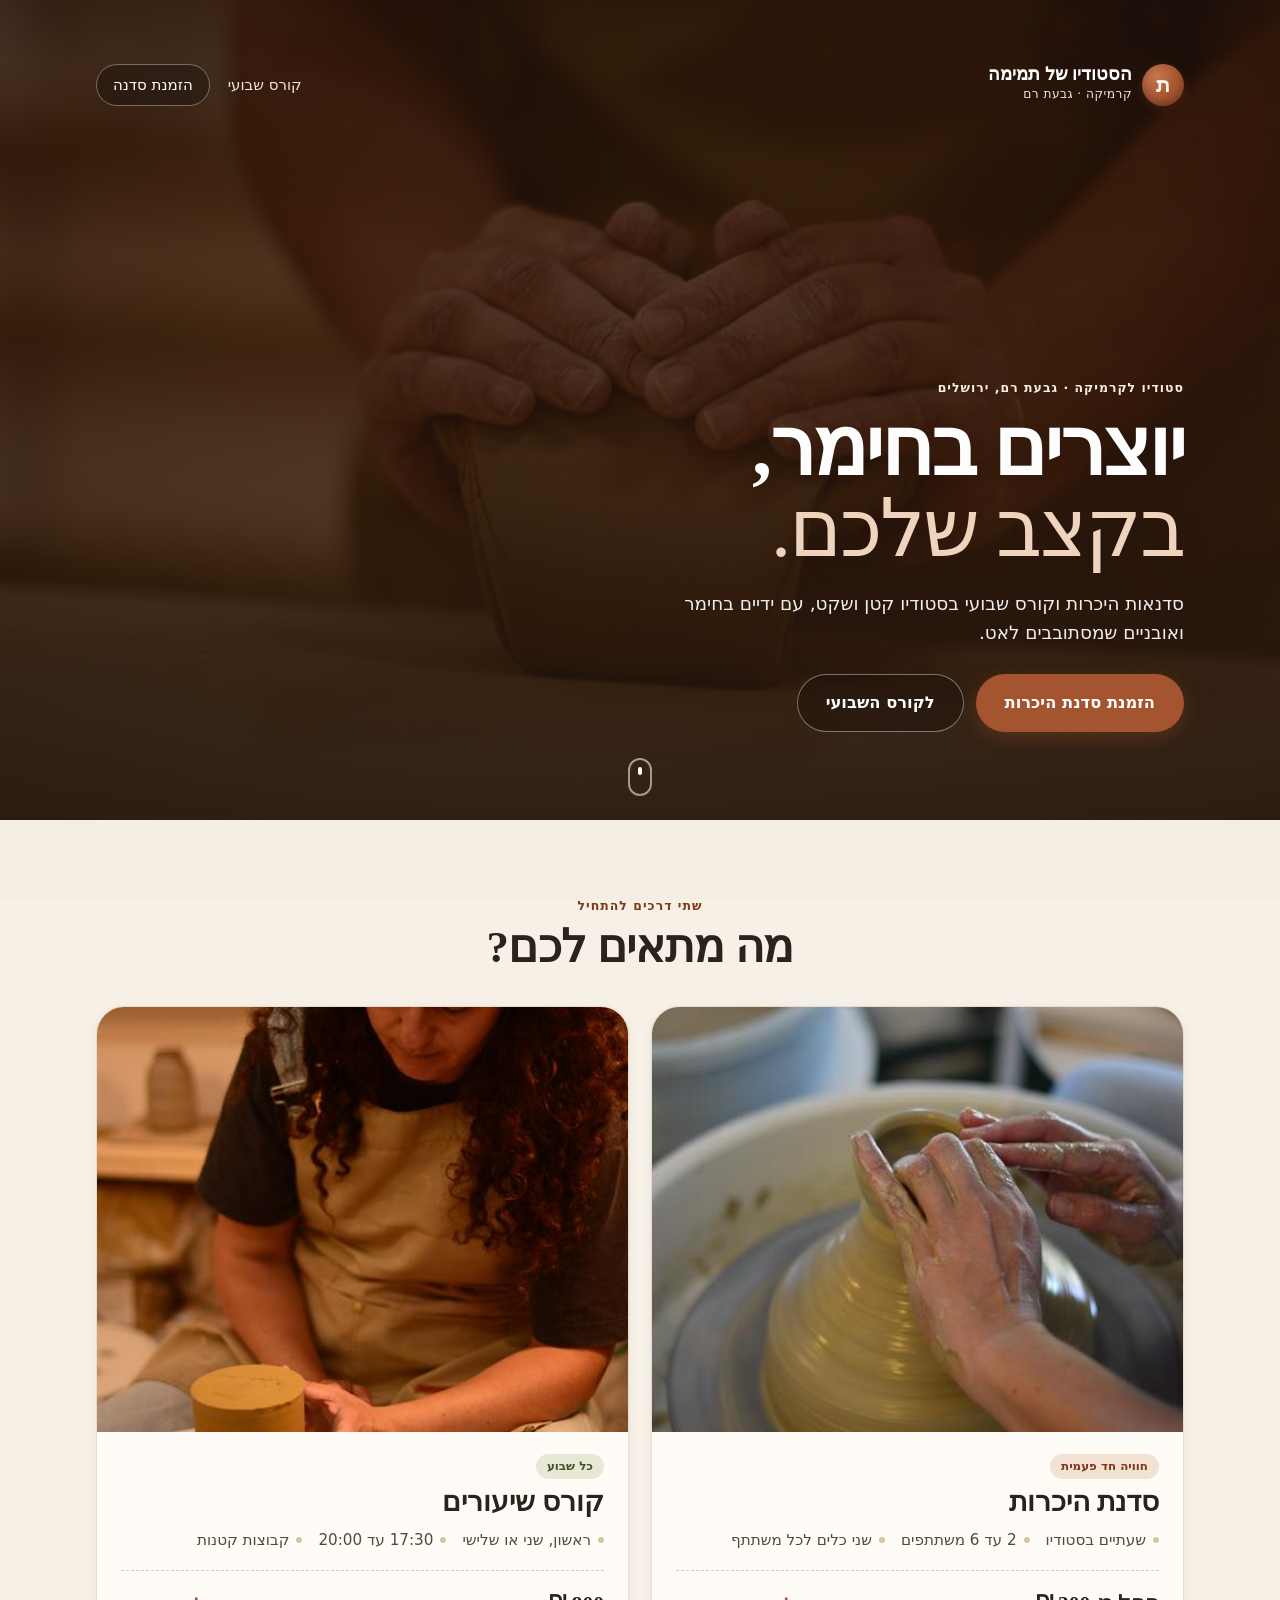
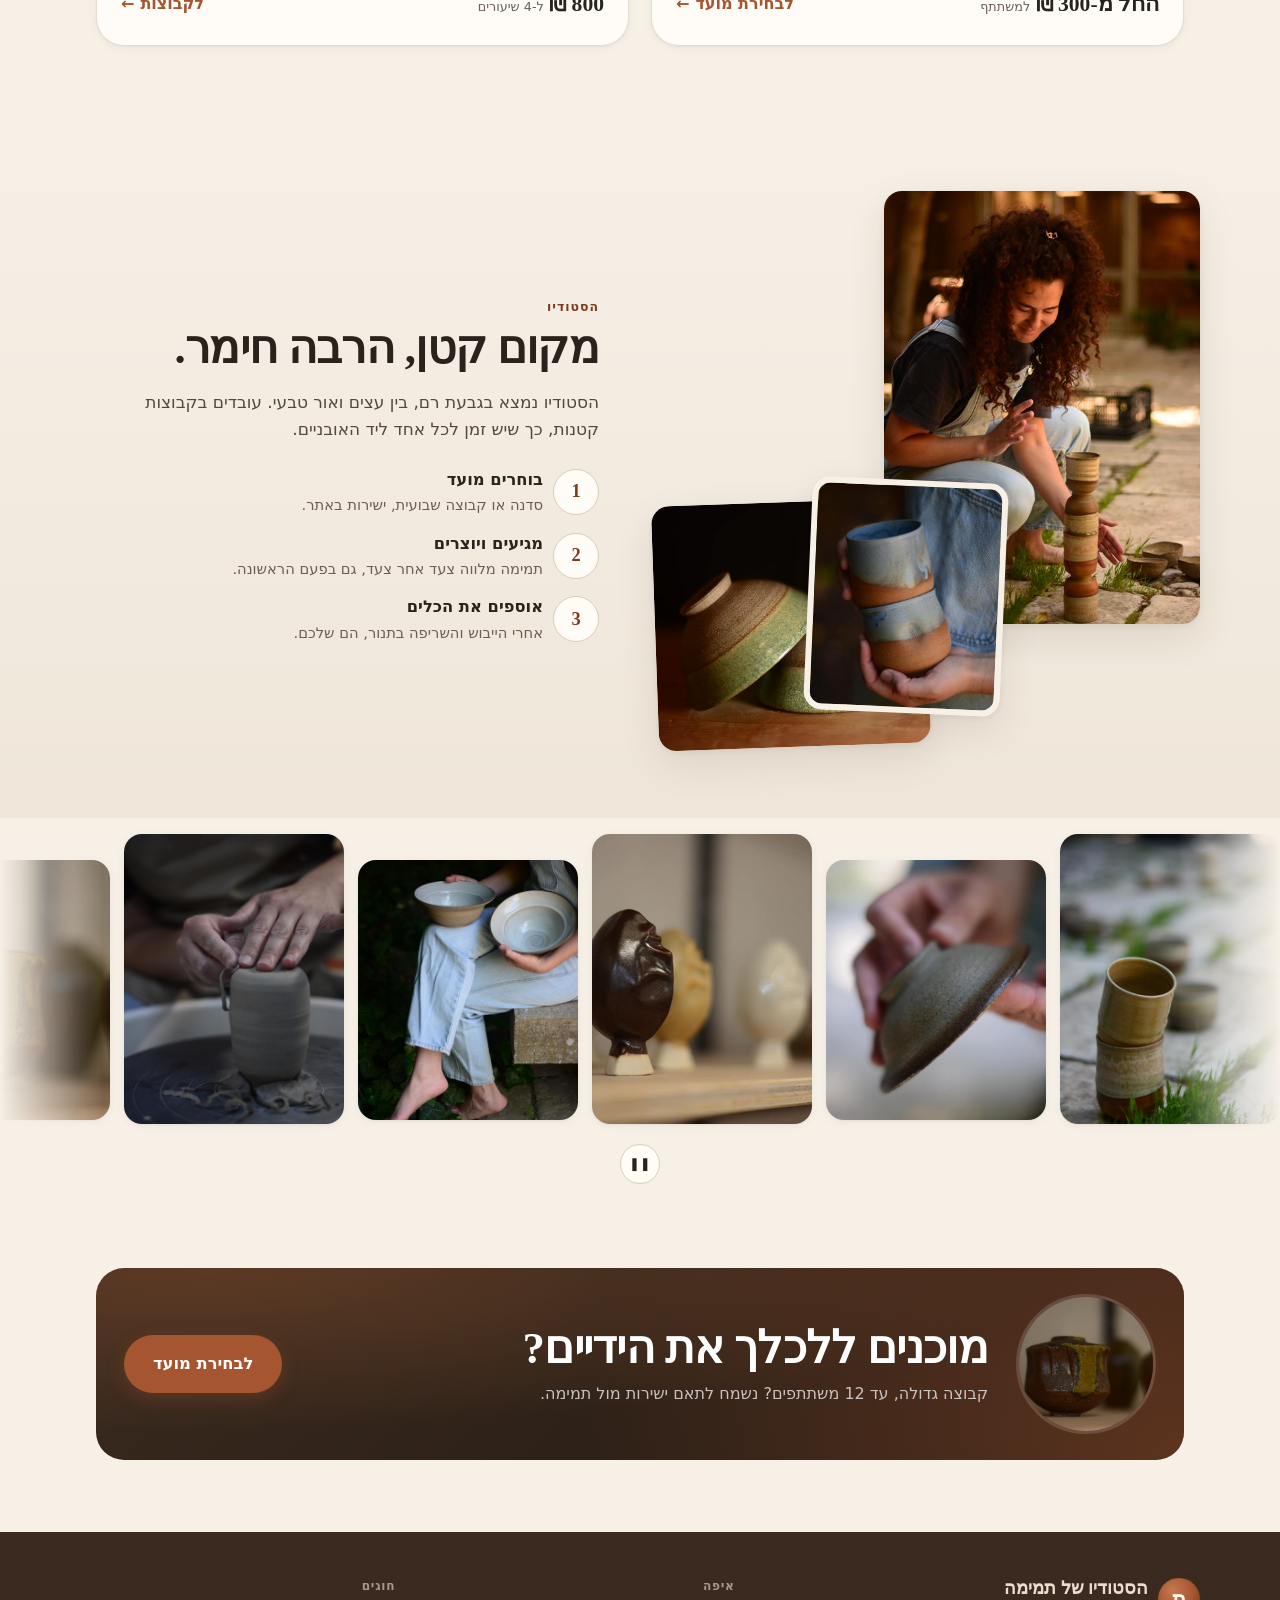
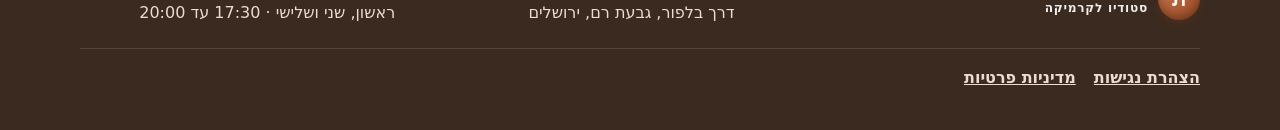
==== commit ae08e5a2: "סליקה בסאמיט, שלב 1: תשלום סדנה, ביטול והזזה על ידי הלקוח, וזיכויים בהחלטת תמימה - sumit.js: חיבור מ" ====
--- a/index.html
+++ b/index.html
@@ -31,6 +31,7 @@
   <script src="gcal.js"></script>
   <script src="data.js"></script>
   <script src="core.js"></script>
+  <script src="sumit.js"></script>
   <script src="site.js"></script>
   <script src="boot.js"></script>
 </body>
--- a/styles.css
+++ b/styles.css
@@ -421,8 +421,8 @@
 .appnav a.on { background: var(--ink); color: #fff; font-weight: 700; box-shadow: 0 4px 12px rgba(42, 35, 29, .25); }
 .appnav svg { width: 19px; height: 19px; fill: none; stroke: currentColor; stroke-width: 1.7; stroke-linecap: round; stroke-linejoin: round; flex: none; }
 .appnav a i { font-style: normal; font-size: .66rem; font-weight: 700; background: var(--bad); color: #fff; border-radius: 999px; min-width: 18px; height: 18px; display: grid; place-items: center; padding: 0 5px; }
-.appshell .wrap > h1, .appshell .wrap > h2.sec { font-size: 1.45rem; margin: 30px 0 12px; display: flex; align-items: center; gap: 10px; }
-.appshell .wrap > h1::after, .appshell .wrap > h2.sec::after { content: ''; flex: 1; height: 1px; background: linear-gradient(90deg, var(--line-2), transparent); }
+.appshell .wrap > h1, .appshell .wrap > h2.sec, .home-grid > section > h2.sec { font-size: 1.45rem; margin: 30px 0 12px; display: flex; align-items: center; gap: 10px; }
+.appshell .wrap > h1::after, .appshell .wrap > h2.sec::after, .home-grid > section > h2.sec::after { content: ''; flex: 1; height: 1px; background: linear-gradient(90deg, var(--line-2), transparent); }
 .appshell .wrap > h2 { margin-top: 22px; }
 
 .todos { display: grid; gap: 10px; }
@@ -712,11 +712,11 @@
 .cs-pend { font-size: .8rem; color: #7a560f; }
 .cal-legend { display: flex; gap: 14px; font-size: .8rem; color: var(--ink-2); flex-wrap: wrap; }
 .cal-legend span { display: inline-flex; align-items: center; gap: 6px; }
-.lg { width: 16px; height: 11px; border-radius: 3px; display: inline-block; }
-.lg.k-class { background: var(--c-class); }
-.lg.k-ws { background: var(--c-ws); }
-.lg.k-open { border: 1.5px dashed var(--c-open); background: var(--c-open-bg); }
-.lg.k-na { background: repeating-linear-gradient(45deg, #cfc8c1 0 2px, #ece8e4 2px 4px); }
+.cal-legend .lg { width: 16px; height: 11px; border-radius: 3px; display: inline-block; }
+.cal-legend .lg.k-class { background: var(--c-class); }
+.cal-legend .lg.k-ws { background: var(--c-ws); }
+.cal-legend .lg.k-open { border: 1.5px dashed var(--c-open); background: var(--c-open-bg); }
+.cal-legend .lg.k-na { background: repeating-linear-gradient(45deg, #cfc8c1 0 2px, #ece8e4 2px 4px); }
 .cal-msg { background: var(--warn-soft); color: #6f4e0c; border-radius: 12px; padding: 9px 14px; font-size: .9rem; margin: 0 0 10px; animation: pageIn .3s var(--ease) both; }
 .cal-hint { font-size: .82rem; color: var(--ink-2); text-align: center; margin: 12px 0 0; }
 
@@ -950,7 +950,7 @@
 }
 
 .app-hello { font-family: var(--serif); font-weight: 700; line-height: 1.2; letter-spacing: -.01em; }
-.appshell .wrap > h2.sec { font-family: var(--serif); font-weight: 700; line-height: 1.2; }
+.appshell .wrap > h2.sec, .home-grid > section > h2.sec { font-family: var(--serif); font-weight: 700; line-height: 1.2; }
 
 @media (max-width: 480px) {
   #demobar { gap: 4px; padding: 0 8px; }
@@ -1176,3 +1176,25 @@
 /* קישור אישי מהמייל: בלי פס הדמו ובלי חלונית ההסבר. רק מה שמותר לנמען */
 body.portal #demobar, body.portal #guide, body.portal .guide-handle { display: none !important; }
 .mail-preview .btn { margin-top: 10px; }
+
+/* מחשב: הניהול מנצל את רוחב המסך */
+.tshell .hg-main > h2.sec:first-child { margin-top: 14px; }
+.home-grid > section { min-width: 0; }
+@media (min-width: 1100px) {
+  .tshell .t-head, .tshell .wrap { max-width: 1120px; }
+  .home-grid { display: grid; grid-template-columns: minmax(0, 1.35fr) minmax(0, 1fr); gap: 28px; align-items: start; }
+  .home-grid .hg-side > h2.sec:first-child { margin-top: 14px; }
+}
+
+/* תשלום סדנה: המועד שמור ל-5 דקות */
+.hold-note { margin: 0 0 12px; padding: 10px 14px; border-radius: 12px; background: var(--warn-soft); color: #6f4e0c; font-size: .92rem; }
+.hold-note b { font-variant-numeric: tabular-nums; }
+.confirming { display: grid; justify-items: center; gap: 6px; text-align: center; padding: 18px 0; }
+.confirming h2 { margin: 6px 0 0; }
+.spin { width: 34px; height: 34px; border-radius: 50%; border: 3px solid var(--line); border-top-color: var(--clay); animation: spin 1s linear infinite; }
+@keyframes spin { to { transform: rotate(360deg); } }
+@media (prefers-reduced-motion: reduce) { .spin { animation: none; } }
+/* כרטיס לקוח */
+.cust-rcpt { border-top: 1px solid var(--line); padding: 10px 0; }
+.cust-rcpt summary { cursor: pointer; font-weight: 700; }
+.cust-rcpt .invoice { margin-top: 10px; }
